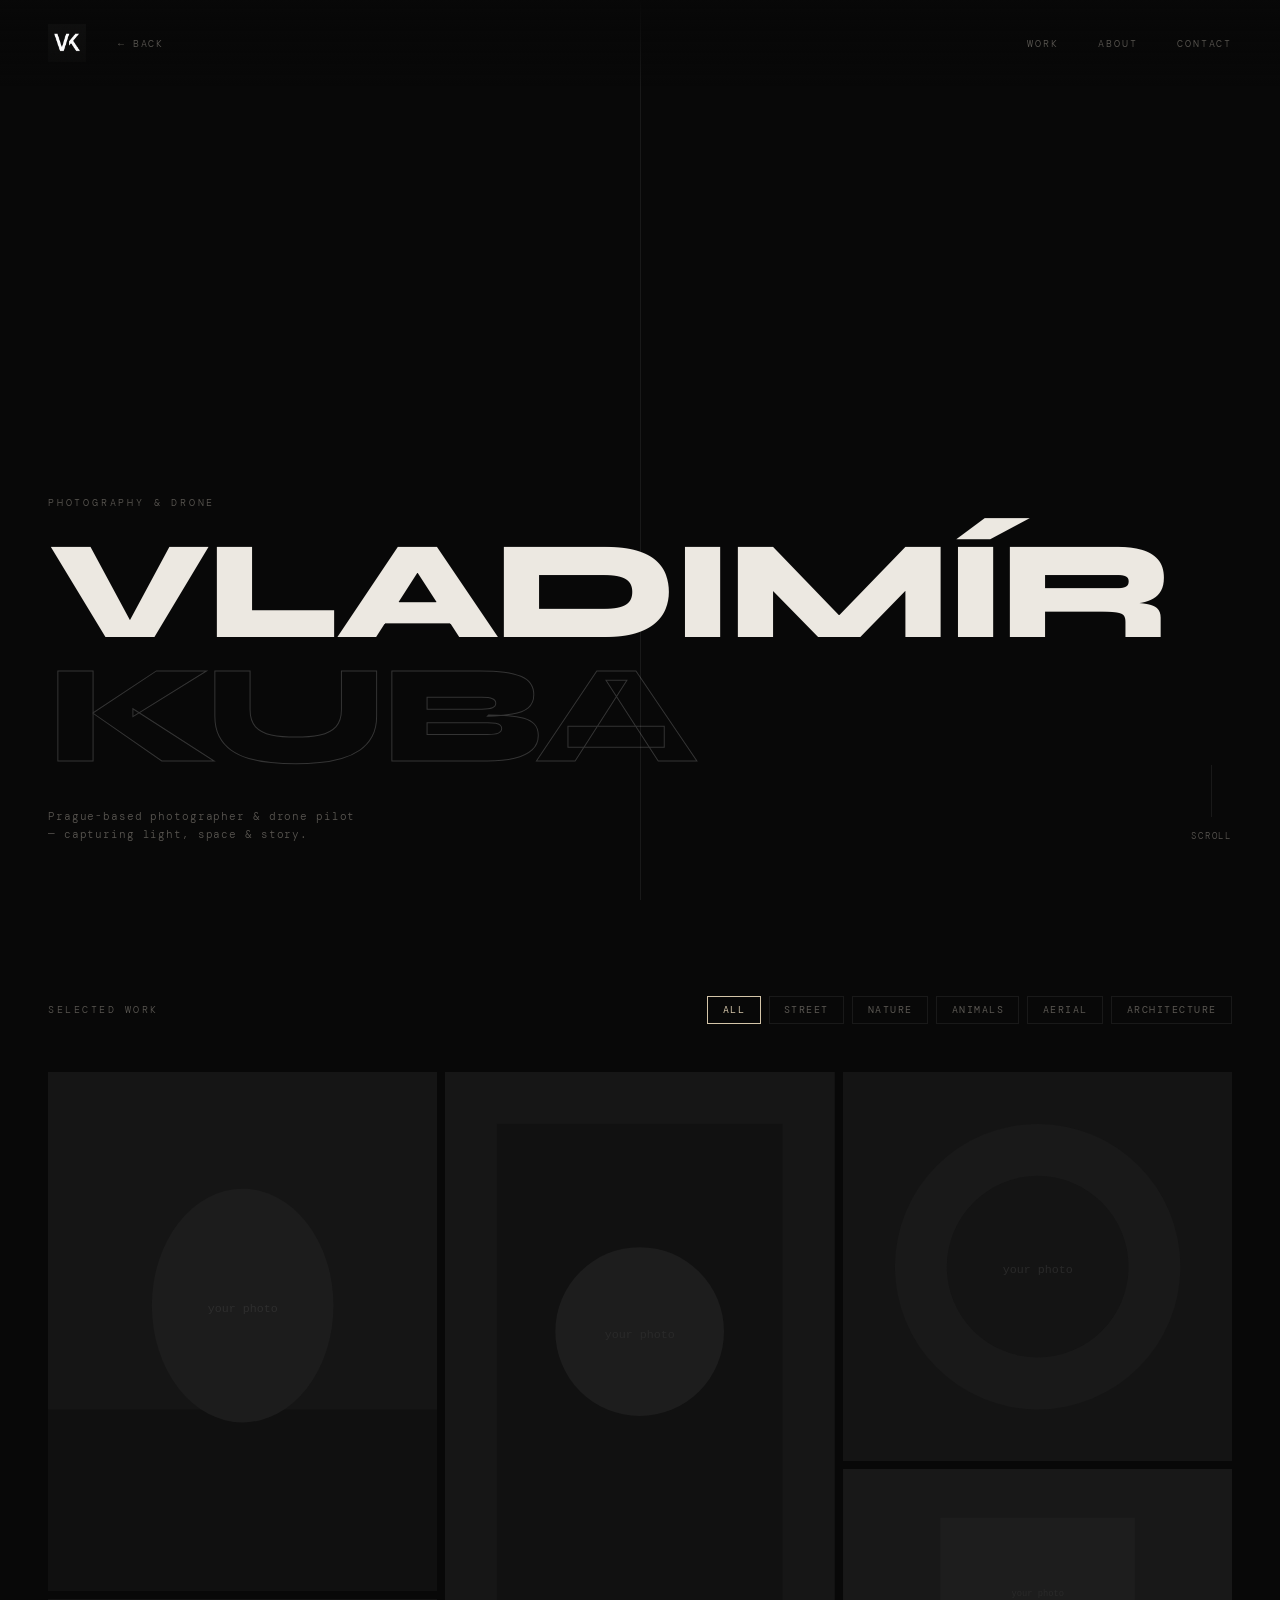
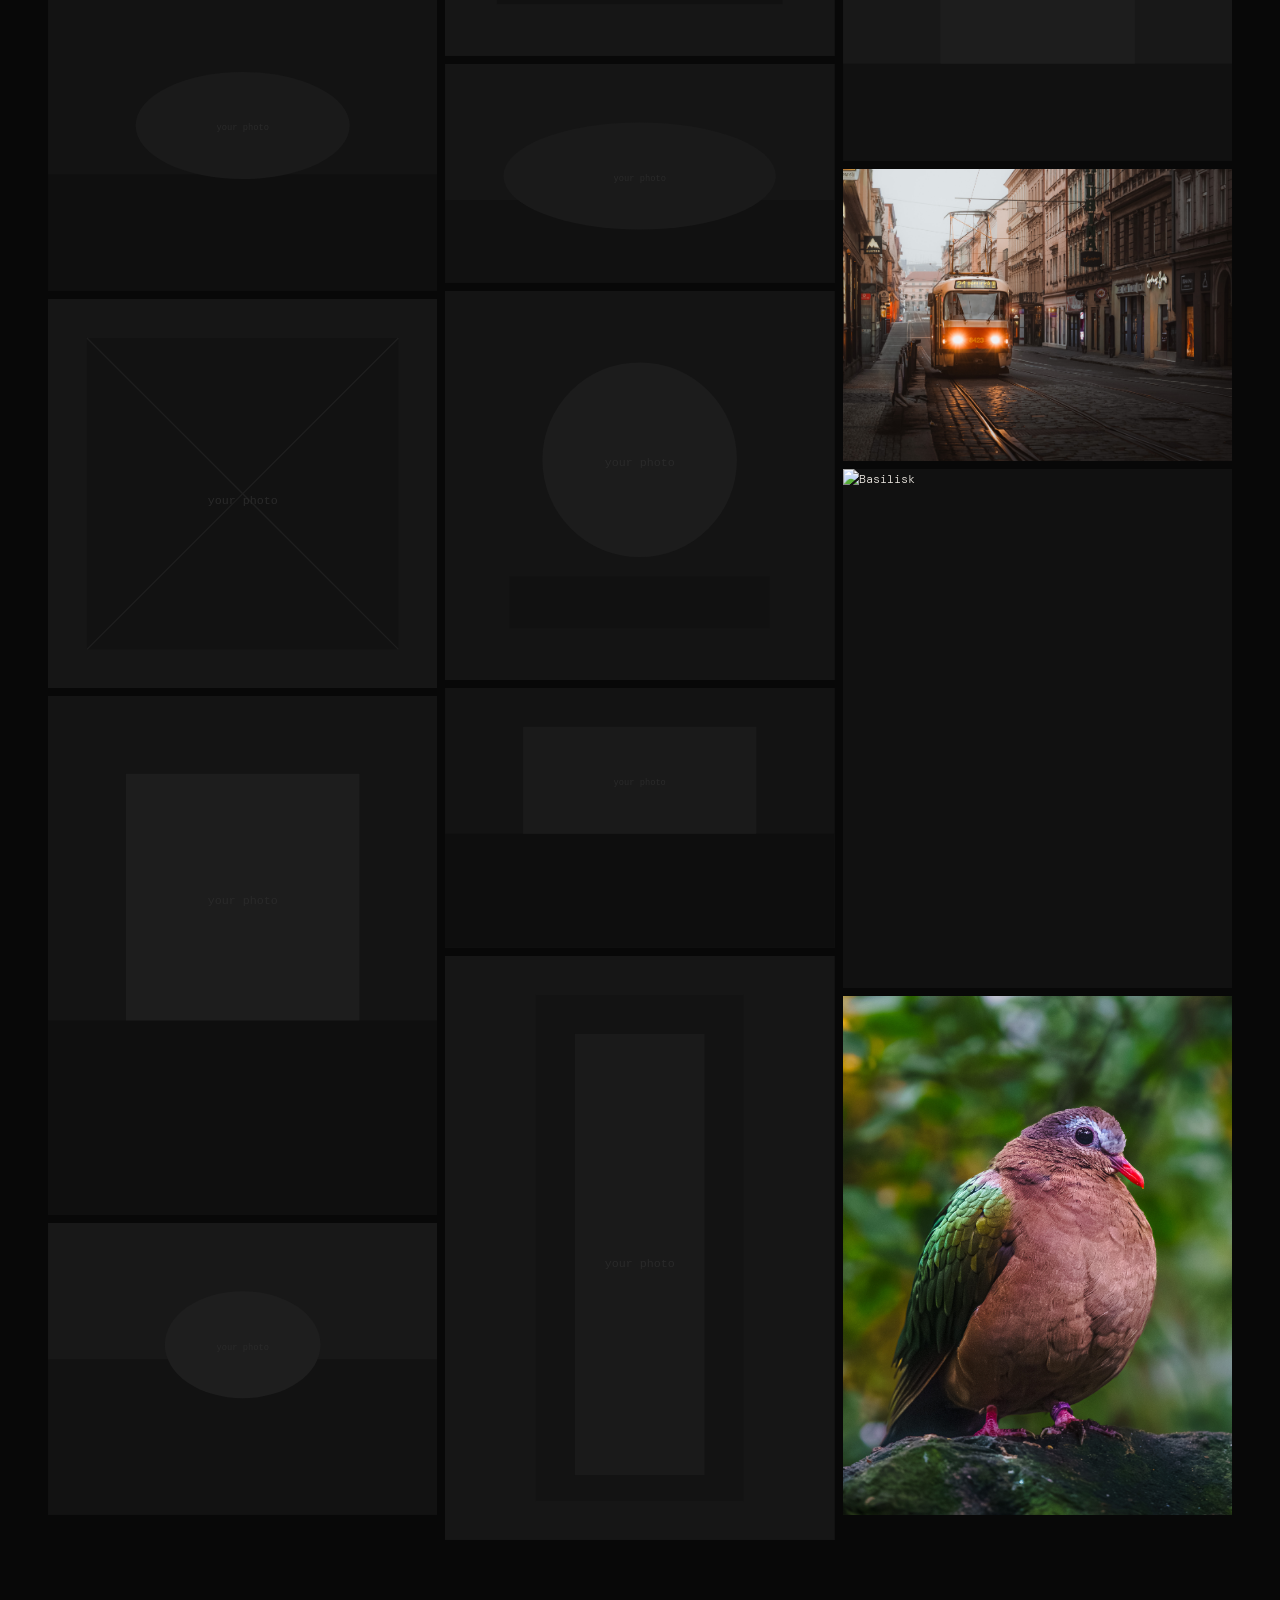
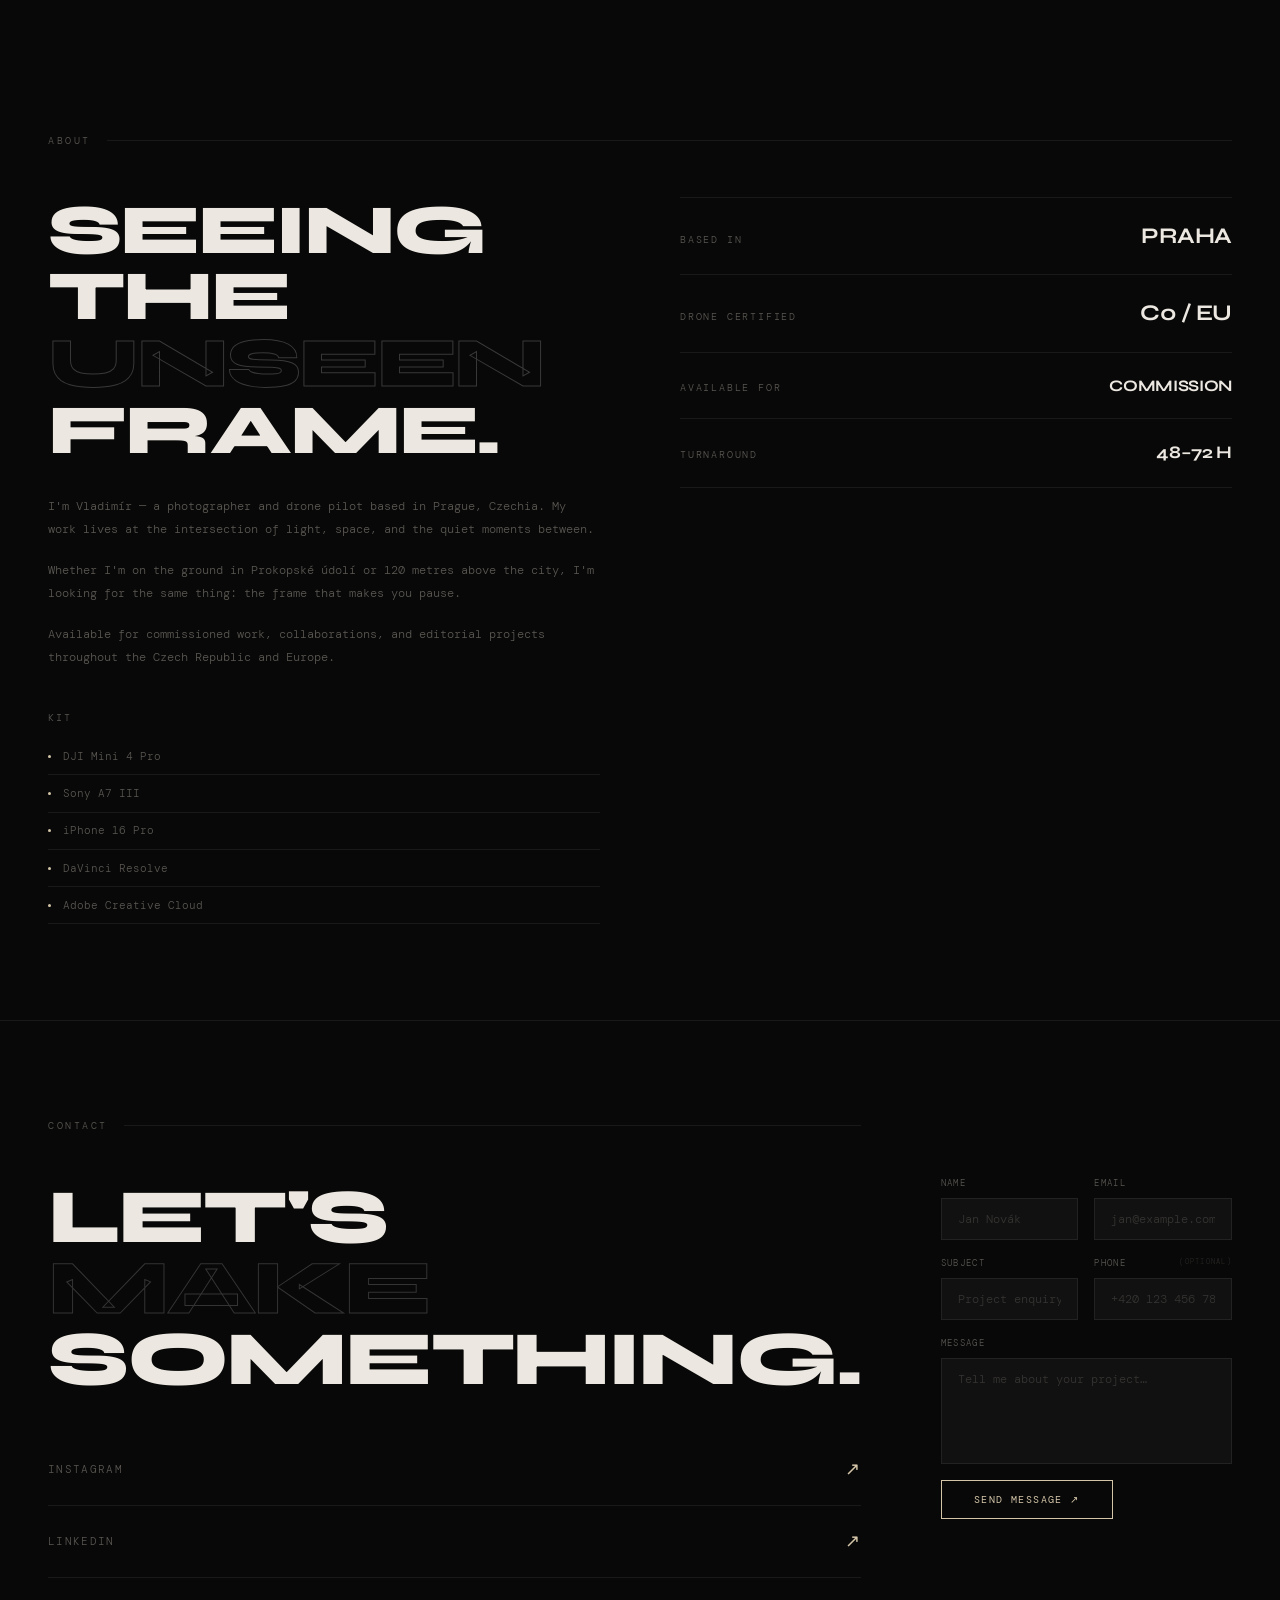
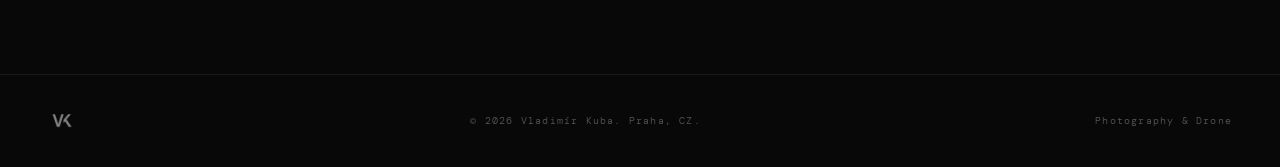
==== photo/index.html @ b02d4e6d "feat: add photo gallery subpage at /photo/" ====
<!DOCTYPE html>
<html lang="en">
<head>
<link rel="icon" type="image/x-icon" href="../favicon.ico">
<meta charset="UTF-8">
  <link rel="icon" type="image/x-icon" href="../favicon.ico">
<meta name="viewport" content="width=device-width, initial-scale=1.0">
<title>Vladim&#237;r Kuba &mdash; Photography</title>
<link rel="preconnect" href="https://fonts.googleapis.com">
<link href="https://fonts.googleapis.com/css2?family=Syne:wght@400;500;600;700;800&family=DM+Mono:wght@300;400&display=swap" rel="stylesheet">
<style>
  *, *::before, *::after { box-sizing: border-box; margin: 0; padding: 0; }

  :root {
    --bg: #080808;
    --surface: #111;
    --border: rgba(255,255,255,0.07);
    --text: #ece8e1;
    --muted: #5a5752;
    --accent: #d4c5a9;
    --font-display: 'Syne', sans-serif;
    --font-mono: 'DM Mono', monospace;
  }

  html { scroll-behavior: smooth; overflow-x: hidden; }

  body {
    background: var(--bg);
    color: var(--text);
    font-family: var(--font-mono);
    font-size: 12px;
    font-weight: 300;
    line-height: 1.7;
    cursor: crosshair;
  }

  a { color: inherit; text-decoration: none; }

  nav {
    position: fixed;
    top: 0; left: 0; right: 0;
    z-index: 100;
    display: flex;
    justify-content: space-between;
    align-items: center;
    padding: 1.5rem 3rem;
    background: linear-gradient(to bottom, rgba(8,8,8,0.98) 0%, transparent 100%);
  }

  .nav-logo-img { display:flex; align-items:center; text-decoration:none; }
  .nav-logo-img img { height:38px; width:auto; display:block; mix-blend-mode:screen; }

  .nav-logo {
    font-family: var(--font-display);
    font-size: 1rem;
    font-weight: 700;
    letter-spacing: 0.08em;
    text-transform: uppercase;
    color: var(--text);
  }

  .nav-links {
    display: flex;
    gap: 2.5rem;
    list-style: none;
  }

  .nav-links a {
    font-size: 10px;
    letter-spacing: 0.18em;
    text-transform: uppercase;
    color: var(--muted);
    transition: color 0.3s;
  }

  .nav-links a:hover { color: var(--text); }

  .hero {
    height: 100vh;
    height: 100svh;
    display: flex;
    flex-direction: column;
    justify-content: flex-end;
    padding: 0 3rem 3.5rem;
    position: relative;
    overflow: hidden;
    background: linear-gradient(to bottom, rgba(8,8,8,0.1) 0%, rgba(8,8,8,0.78) 100%), url('../hero.jpg') center/cover no-repeat;
  }

  .hero::before {
    content: '';
    position: absolute;
    inset: 0;
    background: linear-gradient(to bottom, rgba(8,8,8,0.3) 0%, rgba(8,8,8,0.72) 100%);
    z-index: 0;
  }

  .hero > * { position: relative; z-index: 1; }

  .hero-grid-line {
    position: absolute;
    top: 0; bottom: 0;
    left: 50%;
    width: 1px;
    background: var(--border);
    pointer-events: none;
  }

  .hero-eyebrow {
    font-size: 10px;
    letter-spacing: 0.28em;
    text-transform: uppercase;
    color: var(--muted);
    margin-bottom: 1.2rem;
  }

  .hero-title {
    font-family: var(--font-display);
    font-size: clamp(2.2rem, 11vw, 10rem);
    font-weight: 800;
    line-height: 0.88;
    letter-spacing: -0.03em;
    text-transform: uppercase;
    color: var(--text);
    margin-bottom: 1.8rem;
  }

  .hero-title span {
    display: block;
    color: transparent;
    -webkit-text-stroke: 1px rgba(255,255,255,0.18);
  }

  .hero-sub {
    font-size: 11px;
    letter-spacing: 0.08em;
    color: var(--muted);
    max-width: 320px;
  }

  .hero-scroll {
    position: absolute;
    right: 3rem;
    bottom: 3.5rem;
    display: flex;
    flex-direction: column;
    align-items: center;
    gap: 0.75rem;
    font-size: 9px;
    letter-spacing: 0.2em;
    text-transform: uppercase;
    color: var(--muted);
  }

  .scroll-line {
    width: 1px;
    height: 52px;
    background: var(--border);
    position: relative;
    overflow: hidden;
  }

  .scroll-line::after {
    content: '';
    position: absolute;
    top: -100%;
    left: 0;
    width: 100%;
    height: 100%;
    background: var(--accent);
    animation: scrollDown 2s ease-in-out infinite;
  }

  @keyframes scrollDown {
    0% { top: -100%; }
    100% { top: 100%; }
  }

  section { padding: 6rem 3rem; }

  .section-label {
    font-size: 10px;
    letter-spacing: 0.25em;
    text-transform: uppercase;
    color: var(--muted);
    margin-bottom: 3rem;
    display: flex;
    align-items: center;
    gap: 1rem;
  }

  .section-label::after {
    content: '';
    flex: 1;
    height: 1px;
    background: var(--border);
  }

  .gallery {
    columns: 3;
    column-gap: 8px;
  }

  @media (max-width: 900px) { .gallery { columns: 2; } }
  @media (max-width: 560px) { .gallery { columns: 1; } }

  .gallery-item {
    break-inside: avoid;
    margin-bottom: 8px;
    position: relative;
    overflow: hidden;
    background: var(--surface);
    cursor: zoom-in;
  }

  .gallery-item::before {
    content: '';
    position: absolute;
    inset: 0;
    background: rgba(0,0,0,0.55);
    opacity: 0;
    transition: opacity 0.35s;
    z-index: 1;
  }

  /* transparent shield &mdash; sits above the image, blocks direct right-click/drag on it */
  .gallery-item::after {
    content: '';
    position: absolute;
    inset: 0;
    z-index: 2;
  }

  .gallery-item:hover::before { opacity: 1; }

  .gallery-item-label {
    position: absolute;
    bottom: 1rem;
    left: 1rem;
    right: 1rem;
    z-index: 2;
    opacity: 0;
    transform: translateY(5px);
    transition: opacity 0.35s, transform 0.35s;
  }

  .gallery-item:hover .gallery-item-label {
    opacity: 1;
    transform: translateY(0);
  }

  .gallery-item-label span {
    display: block;
    font-family: var(--font-display);
    font-size: 13px;
    font-weight: 600;
    letter-spacing: 0.02em;
    text-transform: uppercase;
    color: var(--text);
  }

  .gallery-item-label small {
    font-size: 10px;
    color: rgba(255,255,255,0.4);
    letter-spacing: 0.08em;
  }

  .gallery-img {
    width: 100%;
    display: block;
    transition: transform 0.55s cubic-bezier(0.25, 0.46, 0.45, 0.94);
    filter: grayscale(15%) contrast(1.08);
    pointer-events: none;
    user-select: none;
    -webkit-user-drag: none;
  }

  /* also block pointer events on inline gallery images (e.g. lightbox target) */
  .gallery-item img {
    pointer-events: none;
    user-select: none;
    -webkit-user-drag: none;
    -webkit-user-select: none;
  }

  #lightbox-img {
    pointer-events: none;
    user-select: none;
    -webkit-user-drag: none;
    -webkit-user-select: none;
  }

  .gallery-item:hover .gallery-img { transform: scale(1.05); }

  .about-grid {
    display: grid;
    grid-template-columns: 1fr 1fr;
    gap: 5rem;
    align-items: start;
  }

  @media (max-width: 700px) { .about-grid { grid-template-columns: 1fr; } }

  .about-title {
    font-family: var(--font-display);
    font-size: clamp(2.8rem, 5.5vw, 5rem);
    font-weight: 800;
    line-height: 0.95;
    letter-spacing: -0.03em;
    text-transform: uppercase;
    margin-bottom: 2rem;
    color: var(--text);
  }

  .about-title span {
    display: block;
    color: transparent;
    -webkit-text-stroke: 1px rgba(255,255,255,0.2);
  }

  .about-body {
    color: var(--muted);
    line-height: 1.95;
    font-size: 11.5px;
  }

  .about-body p + p { margin-top: 1.2rem; }

  .about-stats {
    display: flex;
    flex-direction: column;
    border-top: 1px solid var(--border);
  }

  .stat-row {
    display: flex;
    justify-content: space-between;
    align-items: baseline;
    padding: 1.2rem 0;
    border-bottom: 1px solid var(--border);
  }

  .stat-label {
    font-size: 10px;
    letter-spacing: 0.18em;
    text-transform: uppercase;
    color: var(--muted);
  }

  .stat-value {
    font-family: var(--font-display);
    font-size: 1.4rem;
    font-weight: 700;
    text-transform: uppercase;
    letter-spacing: -0.02em;
    color: var(--text);
  }

  .gear-list { margin-top: 2.5rem; }

  .gear-header {
    font-size: 10px;
    letter-spacing: 0.22em;
    text-transform: uppercase;
    color: var(--muted);
    margin-bottom: 0.75rem;
  }

  .gear-item {
    display: flex;
    align-items: center;
    gap: 0.75rem;
    padding: 0.55rem 0;
    border-bottom: 1px solid var(--border);
    font-size: 11px;
    color: var(--muted);
  }

  .gear-dot {
    width: 3px;
    height: 3px;
    border-radius: 50%;
    background: var(--accent);
    flex-shrink: 0;
  }

  .contact-section { border-top: 1px solid var(--border); }

  .contact-inner {
    display: grid;
    grid-template-columns: 1fr 1fr;
    gap: 5rem;
    align-items: center;
  }

  @media (max-width: 700px) { .contact-inner { grid-template-columns: 1fr; } }

  .contact-title {
    font-family: var(--font-display);
    font-size: clamp(3rem, 6vw, 5.5rem);
    font-weight: 800;
    line-height: 0.92;
    letter-spacing: -0.03em;
    text-transform: uppercase;
    color: var(--text);
  }

  .contact-title span {
    display: block;
    color: transparent;
    -webkit-text-stroke: 1px rgba(255,255,255,0.18);
  }

  .contact-links { display: flex; flex-direction: column; }

  /* &#9472;&#9472; Contact form &#9472;&#9472; */
  .contact-form { display: flex; flex-direction: column; gap: 1rem; }

  .contact-form .form-row { display: grid; grid-template-columns: 1fr 1fr; gap: 1rem; }
  @media (max-width: 700px) { .contact-form .form-row { grid-template-columns: 1fr; } }

  .contact-form label {
    display: flex;
    flex-direction: column;
    gap: 0.4rem;
    font-size: 9px;
    letter-spacing: 0.14em;
    text-transform: uppercase;
    color: var(--muted);
  }

  .contact-form input,
  .contact-form textarea {
    width: 100%;
    background: var(--surface);
    border: 1px solid var(--border);
    color: var(--text);
    font-family: var(--font-mono);
    font-size: 12px;
    font-weight: 300;
    padding: 0.75rem 1rem;
    outline: none;
    border-radius: 0;
    transition: border-color 0.25s;
    resize: none;
    cursor: crosshair;
    box-sizing: border-box;
  }

  .contact-form input:focus,
  .contact-form textarea:focus {
    border-color: var(--accent);
  }

  .contact-form input::placeholder,
  .contact-form textarea::placeholder { color: var(--muted); opacity: 0.5; }

  .contact-form .form-submit {
    display: flex;
    align-items: center;
    justify-content: space-between;
    gap: 1rem;
  }

  .contact-form button {
    background: transparent;
    border: 1px solid var(--accent);
    color: var(--accent);
    font-family: var(--font-mono);
    font-size: 10px;
    letter-spacing: 0.14em;
    text-transform: uppercase;
    padding: 0.75rem 2rem;
    cursor: pointer;
    transition: background 0.25s, color 0.25s;
  }

  .contact-form button:hover { background: var(--accent); color: var(--bg); }

  .form-status {
    font-size: 10px;
    letter-spacing: 0.1em;
    opacity: 0;
    transition: opacity 0.4s;
  }
  .form-status.visible { opacity: 1; }
  .form-status.ok  { color: #7ec99a; }
  .form-status.err { color: #e07575; }

  .contact-link {
    display: flex;
    justify-content: space-between;
    align-items: center;
    padding: 1.25rem 0;
    border-bottom: 1px solid var(--border);
    color: var(--muted);
    transition: color 0.3s;
    font-size: 11px;
    letter-spacing: 0.12em;
    text-transform: uppercase;
  }

  .contact-link:hover { color: var(--text); }

  .contact-link-arrow {
    font-size: 18px;
    transition: transform 0.3s;
    color: var(--accent);
  }

  .contact-link:hover .contact-link-arrow { transform: translate(3px, -3px); }

  footer {
    padding: 2rem 3rem;
    border-top: 1px solid var(--border);
    display: flex;
    justify-content: space-between;
    align-items: center;
  }

  footer span {
    font-size: 10px;
    letter-spacing: 0.12em;
    color: var(--muted);
  }

  .footer-logo {
    font-family: var(--font-display);
    font-size: 0.9rem;
    font-weight: 700;
    text-transform: uppercase;
    letter-spacing: 0.08em;
    color: var(--muted);
  }

  .lightbox {
    position: fixed;
    inset: 0;
    background: rgba(0,0,0,0.96);
    z-index: 1000;
    display: flex;
    align-items: center;
    justify-content: center;
    opacity: 0;
    pointer-events: none;
    transition: opacity 0.35s;
    cursor: zoom-out;
  }

  .lightbox.active { opacity: 1; pointer-events: all; }

  .lightbox-close {
    position: absolute;
    top: 2rem;
    right: 2.5rem;
    font-family: var(--font-display);
    font-size: 10px;
    font-weight: 600;
    letter-spacing: 0.2em;
    text-transform: uppercase;
    color: var(--muted);
    cursor: pointer;
  }

  .fade-in {
    opacity: 0;
    transform: translateY(20px);
    transition: opacity 0.6s ease, transform 0.6s ease;
  }

  .fade-in.visible { opacity: 1; transform: none; }

  /* &#9472;&#9472; Hamburger &#9472;&#9472; */
  .nav-hamburger {
    display: none;
    flex-direction: column;
    justify-content: center;
    gap: 5px;
    cursor: pointer;
    background: none;
    border: none;
    padding: 0.4rem;
    z-index: 101;
  }
  .nav-hamburger span {
    display: block;
    width: 22px;
    height: 1px;
    background: var(--text);
    transition: transform 0.3s, opacity 0.3s;
  }
  .nav-hamburger.open span:nth-child(1) { transform: translateY(6px) rotate(45deg); }
  .nav-hamburger.open span:nth-child(2) { opacity: 0; }
  .nav-hamburger.open span:nth-child(3) { transform: translateY(-6px) rotate(-45deg); }

  @media (max-width: 700px) {
    nav { padding: 1.2rem 1.5rem; }
    .nav-hamburger { display: flex; }
    .nav-links {
      position: fixed;
      inset: 0;
      background: rgba(8,8,8,0.97);
      flex-direction: column;
      align-items: center;
      justify-content: center;
      gap: 2.5rem;
      opacity: 0;
      pointer-events: none;
      transition: opacity 0.3s;
      z-index: 99;
    }
    .nav-links.open { opacity: 1; pointer-events: all; }
    .nav-links a { font-size: 14px; letter-spacing: 0.22em; color: var(--text); }
    .hero { padding: 0 1.5rem 2rem; }
    .hero-scroll { display: none; }
    .hero-grid-line { display: none; }
    section { padding: 4rem 1.5rem; }
    footer { padding: 1.5rem; flex-direction: column; gap: 0.5rem; text-align: center; }
    /* Work section header &mdash; stack on mobile */
    #work > div:first-child { flex-direction: column; align-items: flex-start !important; }
    /* Stat rows &mdash; shrink font on small screens */
    .stat-value { font-size: 1.1rem !important; }
    /* Contact title */
    .contact-title { font-size: clamp(2.4rem, 9vw, 4rem); }
  }

  .filter-tabs {
    display: flex;
    gap: 0.5rem;
    flex-wrap: wrap;
  }

  .filter-btn {
    font-family: var(--font-mono);
    font-size: 10px;
    letter-spacing: 0.15em;
    text-transform: uppercase;
    background: none;
    border: 1px solid var(--border);
    color: var(--muted);
    padding: 0.4rem 0.9rem;
    cursor: pointer;
    transition: all 0.25s;
  }

  .filter-btn:hover { border-color: rgba(255,255,255,0.2); color: var(--text); }
  .filter-btn.active { border-color: var(--accent); color: var(--accent); }

  .gallery-item { transition: opacity 0.3s, transform 0.3s; }
  .gallery-item.hidden { display: none; }

  @media (max-width: 768px) {
    .hero { background-image: linear-gradient(to bottom, rgba(8,8,8,0.1) 0%, rgba(8,8,8,0.78) 100%), url('../hero-mobile.jpg') !important; }
  }

  .nav-back {
    font-size: 10px;
    letter-spacing: 0.16em;
    text-transform: uppercase;
    color: var(--muted);
    transition: color 0.3s;
    margin-right: auto;
    margin-left: 2rem;
  }
  .nav-back:hover { color: var(--text); }
  @media (max-width: 700px) { .nav-back { display: none; } }
</style>
</head>
<body>

<nav>
  <a href="/" class="nav-logo-img" aria-label="Home"><img src="../logo.png" alt="VK"></a>
  <a href="/" class="nav-back" aria-label="Back to home">&#8592; Back</a>
  <button class="nav-hamburger" id="navHamburger" aria-label="Menu">
    <span></span><span></span><span></span>
  </button>
  <ul class="nav-links" id="navLinks">
    <li><a href="#work">Work</a></li>
    <li><a href="#about">About</a></li>
    <li><a href="#contact">Contact</a></li>
  </ul>
</nav>

<div class="hero">
  <div class="hero-grid-line"></div>
  <p class="hero-eyebrow">Photography &amp; Drone</p>
  <h1 class="hero-title">
    Vladim&#237;r
    <span>Kuba</span>
  </h1>
  <p class="hero-sub">Prague-based photographer &amp; drone pilot &mdash; capturing light, space &amp; story.</p>
  <div class="hero-scroll">
    <div class="scroll-line"></div>
    <span>Scroll</span>
  </div>
</div>

<section id="work">
  <div style="display:flex;justify-content:space-between;align-items:center;flex-wrap:wrap;gap:1rem;margin-bottom:3rem;">
    <p class="section-label" style="margin-bottom:0;">Selected work</p>
    <div class="filter-tabs">
      <button class="filter-btn active" data-cat="all">All</button>
      <button class="filter-btn" data-cat="street">Street</button>
      <button class="filter-btn" data-cat="nature">Nature</button>
      <button class="filter-btn" data-cat="animals">Animals</button>
      <button class="filter-btn" data-cat="aerial">Aerial</button>
      <button class="filter-btn" data-cat="architecture">Architecture</button>
    </div>
  </div>

  <div class="gallery" id="gallery">

    <div class="gallery-item fade-in" data-cat="street" style="aspect-ratio:3/4;">
      <svg width="100%" viewBox="0 0 300 400" xmlns="http://www.w3.org/2000/svg" style="display:block;aspect-ratio:3/4;"><rect width="300" height="400" fill="#151515"/><rect x="0" y="260" width="300" height="140" fill="#101010"/><ellipse cx="150" cy="180" rx="70" ry="90" fill="#1c1c1c"/><text x="150" y="185" text-anchor="middle" fill="#2e2e2e" font-family="monospace" font-size="9">your photo</text></svg>
      <div class="gallery-item-label"><span>V&#225;clavsk&#233; n&#225;m&#283;st&#237;</span><small>Street &#183; Praha</small></div>
    </div>

    <div class="gallery-item fade-in" data-cat="aerial" style="aspect-ratio:4/3;">
      <svg width="100%" viewBox="0 0 400 300" xmlns="http://www.w3.org/2000/svg" style="display:block;aspect-ratio:4/3;"><rect width="400" height="300" fill="#131313"/><rect x="0" y="180" width="400" height="120" fill="#0f0f0f"/><ellipse cx="200" cy="130" rx="110" ry="55" fill="#1a1a1a"/><text x="200" y="135" text-anchor="middle" fill="#2a2a2a" font-family="monospace" font-size="9">your photo</text></svg>
      <div class="gallery-item-label"><span>Praha &mdash; aerial</span><small>Aerial &#183; DJI Mini 4 Pro</small></div>
    </div>

    <div class="gallery-item fade-in" data-cat="architecture" style="aspect-ratio:1/1;">
      <svg width="100%" viewBox="0 0 300 300" xmlns="http://www.w3.org/2000/svg" style="display:block;aspect-ratio:1/1;"><rect width="300" height="300" fill="#161616"/><rect x="30" y="30" width="240" height="240" fill="#121212"/><line x1="30" y1="30" x2="270" y2="270" stroke="#1f1f1f" stroke-width="1"/><line x1="270" y1="30" x2="30" y2="270" stroke="#1f1f1f" stroke-width="1"/><text x="150" y="158" text-anchor="middle" fill="#2a2a2a" font-family="monospace" font-size="9">your photo</text></svg>
      <div class="gallery-item-label"><span>N&#225;rodn&#237; divadlo</span><small>Architecture &#183; Praha</small></div>
    </div>

    <div class="gallery-item fade-in" data-cat="nature" style="aspect-ratio:3/4;">
      <svg width="100%" viewBox="0 0 300 400" xmlns="http://www.w3.org/2000/svg" style="display:block;aspect-ratio:3/4;"><rect width="300" height="400" fill="#141414"/><rect x="0" y="250" width="300" height="150" fill="#0f0f0f"/><rect x="60" y="60" width="180" height="190" fill="#1d1d1d"/><text x="150" y="160" text-anchor="middle" fill="#2a2a2a" font-family="monospace" font-size="9">your photo</text></svg>
      <div class="gallery-item-label"><span>Prokopsk&#233; &#250;dol&#237;</span><small>Nature &#183; Golden hour</small></div>
    </div>

    <div class="gallery-item fade-in" data-cat="animals" style="aspect-ratio:4/3;">
      <svg width="100%" viewBox="0 0 400 300" xmlns="http://www.w3.org/2000/svg" style="display:block;aspect-ratio:4/3;"><rect width="400" height="300" fill="#181818"/><rect x="0" y="140" width="400" height="160" fill="#121212"/><ellipse cx="200" cy="125" rx="80" ry="55" fill="#1e1e1e"/><text x="200" y="130" text-anchor="middle" fill="#2a2a2a" font-family="monospace" font-size="9">your photo</text></svg>
      <div class="gallery-item-label"><span>Forest encounter</span><small>Animals &#183; Wildlife</small></div>
    </div>

    <div class="gallery-item fade-in" data-cat="street" style="aspect-ratio:2/3;">
      <svg width="100%" viewBox="0 0 300 450" xmlns="http://www.w3.org/2000/svg" style="display:block;aspect-ratio:2/3;"><rect width="300" height="450" fill="#161616"/><rect x="40" y="40" width="220" height="370" fill="#111"/><circle cx="150" cy="200" r="65" fill="#1d1d1d"/><text x="150" y="205" text-anchor="middle" fill="#2a2a2a" font-family="monospace" font-size="9">your photo</text></svg>
      <div class="gallery-item-label"><span>Nusle</span><small>Street &#183; Praha</small></div>
    </div>

    <div class="gallery-item fade-in" data-cat="nature" style="aspect-ratio:16/9;">
      <svg width="100%" viewBox="0 0 400 225" xmlns="http://www.w3.org/2000/svg" style="display:block;aspect-ratio:16/9;"><rect width="400" height="225" fill="#151515"/><rect x="0" y="140" width="400" height="85" fill="#111"/><ellipse cx="200" cy="115" rx="140" ry="55" fill="#1a1a1a"/><text x="200" y="120" text-anchor="middle" fill="#2a2a2a" font-family="monospace" font-size="9">your photo</text></svg>
      <div class="gallery-item-label"><span>Krajina</span><small>Nature &#183; Blue hour</small></div>
    </div>

    <div class="gallery-item fade-in" data-cat="animals" style="aspect-ratio:1/1;">
      <svg width="100%" viewBox="0 0 300 300" xmlns="http://www.w3.org/2000/svg" style="display:block;aspect-ratio:1/1;"><rect width="300" height="300" fill="#141414"/><circle cx="150" cy="130" r="75" fill="#1c1c1c"/><rect x="50" y="220" width="200" height="40" fill="#111"/><text x="150" y="135" text-anchor="middle" fill="#2a2a2a" font-family="monospace" font-size="9">your photo</text></svg>
      <div class="gallery-item-label"><span>Stare down</span><small>Animals &#183; Close-up</small></div>
    </div>

    <div class="gallery-item fade-in" data-cat="aerial" style="aspect-ratio:3/2;">
      <svg width="100%" viewBox="0 0 400 267" xmlns="http://www.w3.org/2000/svg" style="display:block;aspect-ratio:3/2;"><rect width="400" height="267" fill="#131313"/><rect x="0" y="150" width="400" height="117" fill="#0e0e0e"/><rect x="80" y="40" width="240" height="110" fill="#1a1a1a"/><text x="200" y="100" text-anchor="middle" fill="#2a2a2a" font-family="monospace" font-size="9">your photo</text></svg>
      <div class="gallery-item-label"><span>St&#345;edn&#237; &#268;echy</span><small>Aerial &#183; Countryside</small></div>
    </div>

    <div class="gallery-item fade-in" data-cat="architecture" style="aspect-ratio:2/3;">
      <svg width="100%" viewBox="0 0 300 450" xmlns="http://www.w3.org/2000/svg" style="display:block;aspect-ratio:2/3;"><rect width="300" height="450" fill="#161616"/><rect x="70" y="30" width="160" height="390" fill="#131313"/><rect x="100" y="60" width="100" height="340" fill="#1a1a1a"/><text x="150" y="240" text-anchor="middle" fill="#2a2a2a" font-family="monospace" font-size="9">your photo</text></svg>
      <div class="gallery-item-label"><span>&#381;i&#382;kov tower</span><small>Architecture &#183; Praha</small></div>
    </div>

    <div class="gallery-item fade-in" data-cat="nature" style="aspect-ratio:1/1;">
      <svg width="100%" viewBox="0 0 300 300" xmlns="http://www.w3.org/2000/svg" style="display:block;aspect-ratio:1/1;"><rect width="300" height="300" fill="#141414"/><ellipse cx="150" cy="150" rx="110" ry="110" fill="#191919"/><ellipse cx="150" cy="150" rx="70" ry="70" fill="#141414"/><text x="150" y="155" text-anchor="middle" fill="#2a2a2a" font-family="monospace" font-size="9">your photo</text></svg>
      <div class="gallery-item-label"><span>Bokeh</span><small>Nature &#183; Detail</small></div>
    </div>

    <div class="gallery-item fade-in" data-cat="street" style="aspect-ratio:4/3;">
      <svg width="100%" viewBox="0 0 400 300" xmlns="http://www.w3.org/2000/svg" style="display:block;aspect-ratio:4/3;"><rect width="400" height="300" fill="#181818"/><rect x="0" y="200" width="400" height="100" fill="#111"/><rect x="100" y="50" width="200" height="150" fill="#1d1d1d"/><text x="200" y="130" text-anchor="middle" fill="#2a2a2a" font-family="monospace" font-size="9">your photo</text></svg>
      <div class="gallery-item-label"><span>Mal&#225; Strana</span><small>Street &#183; Night</small></div>
    </div>

    <div class="gallery-item fade-in" data-cat="street" style="aspect-ratio:4/3;">
      <img src="../T3%208423.jpg" alt="Tram 21 Radlick&#225;" style="width:100%;height:100%;object-fit:cover;display:block;">
      <div class="gallery-item-label"><span>T3 8423</span><small>Street &#183; Praha</small></div>
    </div>


    <div class="gallery-item fade-in" data-cat="animals" style="aspect-ratio:3/4;">
      <img src="../DSC01684.jpg" alt="Basilisk" style="width:100%;height:100%;object-fit:cover;display:block;" draggable="false" oncontextmenu="return false">
      <div class="gallery-item-label"><span>Basilisk</span><small>Prague ZOO</small></div>
    </div>


    <div class="gallery-item fade-in" data-cat="animals" style="aspect-ratio:3/4;">
      <img src="../DSC01724.jpg" alt="Bird" style="width:100%;height:100%;object-fit:cover;display:block;" draggable="false" oncontextmenu="return false">
      <div class="gallery-item-label"><span>Bird</span><small>Zoo Praha</small></div>
    </div>

  </div>
</section>
<section id="about">
  <p class="section-label">About</p>
  <div class="about-grid">
    <div>
      <h2 class="about-title">
        Seeing the
        <span>unseen</span>
        frame.
      </h2>
      <div class="about-body">
        <p>I'm Vladim&#237;r &mdash; a photographer and drone pilot based in Prague, Czechia. My work lives at the intersection of light, space, and the quiet moments between.</p>
        <p>Whether I'm on the ground in Prokopsk&#233; &#250;dol&#237; or 120 metres above the city, I'm looking for the same thing: the frame that makes you pause.</p>
        <p>Available for commissioned work, collaborations, and editorial projects throughout the Czech Republic and Europe.</p>
      </div>
      <div class="gear-list">
        <p class="gear-header">Kit</p>
        <div class="gear-item"><div class="gear-dot"></div>DJI Mini 4 Pro</div>
        <div class="gear-item"><div class="gear-dot"></div>Sony A7 III</div>
        <div class="gear-item"><div class="gear-dot"></div>iPhone 16 Pro</div>
        <div class="gear-item"><div class="gear-dot"></div>DaVinci Resolve</div>
        <div class="gear-item"><div class="gear-dot"></div>Adobe Creative Cloud</div>
      </div>
    </div>
    <div class="about-stats">
      <div class="stat-row">
        <span class="stat-label">Based in</span>
        <span class="stat-value">Praha</span>
      </div>
      <div class="stat-row">
        <span class="stat-label">Drone certified</span>
        <span class="stat-value">C0 / EU</span>
      </div>
      <div class="stat-row">
        <span class="stat-label">Available for</span>
        <span class="stat-value" style="font-size:1rem;">Commission</span>
      </div>
      <div class="stat-row">
        <span class="stat-label">Turnaround</span>
        <span class="stat-value" style="font-size:1.1rem;">48&#8211;72 h</span>
      </div>
    </div>
  </div>
</section>

<section id="contact" class="contact-section">
  <div class="contact-inner">
    <div>
      <p class="section-label">Contact</p>
      <h2 class="contact-title">
        Let's
        <span>make</span>
        something.
      </h2>
      <div class="contact-links" style="margin-top:2.5rem;">
        <a href="https://instagram.com/vladisekkk" target="_blank" class="contact-link">
          <span>Instagram</span>
          <span class="contact-link-arrow">&#8599;</span>
        </a>
        <a href="https://www.linkedin.com/in/vladim%C3%ADr-kuba-0a2768328/" target="_blank" class="contact-link">
          <span>LinkedIn</span>
          <span class="contact-link-arrow">&#8599;</span>
        </a>
      </div>
    </div>

    <!-- Contact form &mdash; powered by Formspree (free). Replace YOUR_FORM_ID after signing up at formspree.io -->
    <form class="contact-form" id="contactForm" action="https://formspree.io/f/mzdkpwjr" method="POST">
      <div class="form-row">
        <label>
          Name
          <input type="text" name="name" placeholder="Jan Nov&#225;k" required>
        </label>
        <label>
          Email
          <input type="email" name="email" placeholder="jan@example.com" required>
        </label>
      </div>
      <div class="form-row">
        <label>
          Subject
          <input type="text" name="subject" placeholder="Project enquiry / Collaboration / &#8230;">
        </label>
        <label>
          <span style="display:flex;justify-content:space-between;">Phone <span style="opacity:0.4;font-size:0.8em;">(optional)</span></span>
          <input type="tel" name="phone" placeholder="+420 123 456 789">
        </label>
      </div>
      <label>
        Message
        <textarea name="message" rows="5" placeholder="Tell me about your project&#8230;" required></textarea>
      </label>
      <div class="form-submit">
        <button type="submit">Send message &#8599;</button>
        <span class="form-status" id="formStatus"></span>
      </div>
    </form>
  </div>
</section>

<footer>
  <img src="[data-uri]" alt="VK" style="height:28px;width:28px;object-fit:cover;opacity:0.5;display:block;">
  <span>&#169; 2026 Vladim&#237;r Kuba. Praha, CZ.</span>
  <span>Photography &amp; Drone</span>
</footer>

<div class="lightbox" id="lightbox">
  <span class="lightbox-close" onclick="closeLightbox()">Close [esc]</span>
  <img id="lightbox-img" src="" alt="" style="max-width:90vw;max-height:90vh;object-fit:contain;display:none;border-radius:2px;">
</div>

<script data-cfasync="false" src="/cdn-cgi/scripts/5c5dd728/cloudflare-static/email-decode.min.js"></script><script>
  // &#9472;&#9472; Hamburger menu &#9472;&#9472;&#9472;&#9472;&#9472;&#9472;&#9472;&#9472;&#9472;&#9472;&#9472;&#9472;&#9472;&#9472;&#9472;&#9472;&#9472;&#9472;&#9472;&#9472;&#9472;&#9472;&#9472;&#9472;&#9472;&#9472;&#9472;&#9472;&#9472;&#9472;&#9472;&#9472;&#9472;&#9472;&#9472;&#9472;&#9472;&#9472;&#9472;&#9472;&#9472;&#9472;&#9472;&#9472;&#9472;&#9472;&#9472;&#9472;&#9472;&#9472;&#9472;&#9472;&#9472;&#9472;
  const hamburger = document.getElementById('navHamburger');
  const navLinks  = document.getElementById('navLinks');
  hamburger.addEventListener('click', () => {
    hamburger.classList.toggle('open');
    navLinks.classList.toggle('open');
  });
  navLinks.querySelectorAll('a').forEach(a => {
    a.addEventListener('click', () => {
      hamburger.classList.remove('open');
      navLinks.classList.remove('open');
    });
  });
  // &#9472;&#9472;&#9472;&#9472;&#9472;&#9472;&#9472;&#9472;&#9472;&#9472;&#9472;&#9472;&#9472;&#9472;&#9472;&#9472;&#9472;&#9472;&#9472;&#9472;&#9472;&#9472;&#9472;&#9472;&#9472;&#9472;&#9472;&#9472;&#9472;&#9472;&#9472;&#9472;&#9472;&#9472;&#9472;&#9472;&#9472;&#9472;&#9472;&#9472;&#9472;&#9472;&#9472;&#9472;&#9472;&#9472;&#9472;&#9472;&#9472;&#9472;&#9472;&#9472;&#9472;&#9472;&#9472;&#9472;&#9472;&#9472;&#9472;&#9472;&#9472;&#9472;&#9472;&#9472;&#9472;&#9472;&#9472;&#9472;&#9472;&#9472;&#9472;&#9472;&#9472;

  document.querySelectorAll('.filter-btn').forEach(btn => {
    btn.addEventListener('click', () => {
      document.querySelectorAll('.filter-btn').forEach(b => b.classList.remove('active'));
      btn.classList.add('active');
      const cat = btn.dataset.cat;
      document.querySelectorAll('.gallery-item').forEach(item => {
        if (cat === 'all' || item.dataset.cat === cat) {
          item.classList.remove('hidden');
        } else {
          item.classList.add('hidden');
        }
      });
    });
  });

  const lbImg = document.getElementById('lightbox-img');
  document.querySelectorAll('.gallery-item').forEach(item => {
    item.addEventListener('click', () => {
      const img = item.querySelector('img');
      if (img) {
        lbImg.src = img.src;
        lbImg.style.display = 'block';
      } else {
        lbImg.src = '';
        lbImg.style.display = 'none';
      }
      document.getElementById('lightbox').classList.add('active');
    });
  });

  document.getElementById('lightbox').addEventListener('click', closeLightbox);

  // &#9472;&#9472; Photo protection &#9472;&#9472;&#9472;&#9472;&#9472;&#9472;&#9472;&#9472;&#9472;&#9472;&#9472;&#9472;&#9472;&#9472;&#9472;&#9472;&#9472;&#9472;&#9472;&#9472;&#9472;&#9472;&#9472;&#9472;&#9472;&#9472;&#9472;&#9472;&#9472;&#9472;&#9472;&#9472;&#9472;&#9472;&#9472;&#9472;&#9472;&#9472;&#9472;&#9472;&#9472;&#9472;&#9472;&#9472;&#9472;&#9472;&#9472;&#9472;&#9472;&#9472;&#9472;&#9472;&#9472;&#9472;
  // Disable right-click on the whole page
  document.addEventListener('contextmenu', e => e.preventDefault());

  // Block drag-start on all images
  document.addEventListener('dragstart', e => {
    if (e.target.tagName === 'IMG') e.preventDefault();
  });

  // Block Ctrl/Cmd+S (save page) and Ctrl/Cmd+U (view source)
  document.addEventListener('keydown', e => {
    if (e.key === 'Escape') { closeLightbox(); return; }
    if ((e.ctrlKey || e.metaKey) && ['s', 'u', 'p'].includes(e.key.toLowerCase())) {
      e.preventDefault();
    }
  });
  // &#9472;&#9472;&#9472;&#9472;&#9472;&#9472;&#9472;&#9472;&#9472;&#9472;&#9472;&#9472;&#9472;&#9472;&#9472;&#9472;&#9472;&#9472;&#9472;&#9472;&#9472;&#9472;&#9472;&#9472;&#9472;&#9472;&#9472;&#9472;&#9472;&#9472;&#9472;&#9472;&#9472;&#9472;&#9472;&#9472;&#9472;&#9472;&#9472;&#9472;&#9472;&#9472;&#9472;&#9472;&#9472;&#9472;&#9472;&#9472;&#9472;&#9472;&#9472;&#9472;&#9472;&#9472;&#9472;&#9472;&#9472;&#9472;&#9472;&#9472;&#9472;&#9472;&#9472;&#9472;&#9472;&#9472;&#9472;&#9472;&#9472;&#9472;&#9472;&#9472;&#9472;

  function closeLightbox() {
    document.getElementById('lightbox').classList.remove('active');
  }

  const observer = new IntersectionObserver(entries => {
    entries.forEach((entry, i) => {
      if (entry.isIntersecting) {
        setTimeout(() => {
          entry.target.classList.add('visible');
        }, i * 80);
        observer.unobserve(entry.target);
      }
    });
  }, { threshold: 0.1 });

  document.querySelectorAll('.fade-in').forEach(el => observer.observe(el));

  // &#9472;&#9472; Contact form submission &#9472;&#9472;&#9472;&#9472;&#9472;&#9472;&#9472;&#9472;&#9472;&#9472;&#9472;&#9472;&#9472;&#9472;&#9472;&#9472;&#9472;&#9472;&#9472;&#9472;&#9472;&#9472;&#9472;&#9472;&#9472;&#9472;&#9472;&#9472;&#9472;&#9472;&#9472;&#9472;&#9472;&#9472;&#9472;&#9472;&#9472;&#9472;&#9472;&#9472;&#9472;&#9472;&#9472;&#9472;&#9472;&#9472;&#9472;
  const contactForm = document.getElementById('contactForm');
  const formStatus  = document.getElementById('formStatus');

  contactForm.addEventListener('submit', async e => {
    e.preventDefault();
    const btn = contactForm.querySelector('button');
    btn.textContent = 'Sending&#8230;';
    btn.disabled = true;

    try {
      const res = await fetch(contactForm.action, {
        method: 'POST',
        body: new FormData(contactForm),
        headers: { 'Accept': 'application/json' }
      });

      if (res.ok) {
        formStatus.textContent = 'Message sent &mdash; I\'ll be in touch soon.';
        formStatus.className = 'form-status visible ok';
        contactForm.reset();
        btn.textContent = 'Send message &#8599;';
      } else {
        throw new Error();
      }
    } catch {
      formStatus.textContent = 'Something went wrong. Try emailing me directly.';
      formStatus.className = 'form-status visible err';
      btn.textContent = 'Send message &#8599;';
    }

    btn.disabled = false;
    setTimeout(() => formStatus.classList.remove('visible'), 6000);
  });
  // &#9472;&#9472;&#9472;&#9472;&#9472;&#9472;&#9472;&#9472;&#9472;&#9472;&#9472;&#9472;&#9472;&#9472;&#9472;&#9472;&#9472;&#9472;&#9472;&#9472;&#9472;&#9472;&#9472;&#9472;&#9472;&#9472;&#9472;&#9472;&#9472;&#9472;&#9472;&#9472;&#9472;&#9472;&#9472;&#9472;&#9472;&#9472;&#9472;&#9472;&#9472;&#9472;&#9472;&#9472;&#9472;&#9472;&#9472;&#9472;&#9472;&#9472;&#9472;&#9472;&#9472;&#9472;&#9472;&#9472;&#9472;&#9472;&#9472;&#9472;&#9472;&#9472;&#9472;&#9472;&#9472;&#9472;&#9472;&#9472;&#9472;&#9472;&#9472;&#9472;&#9472;

</script>
</body>
</html>
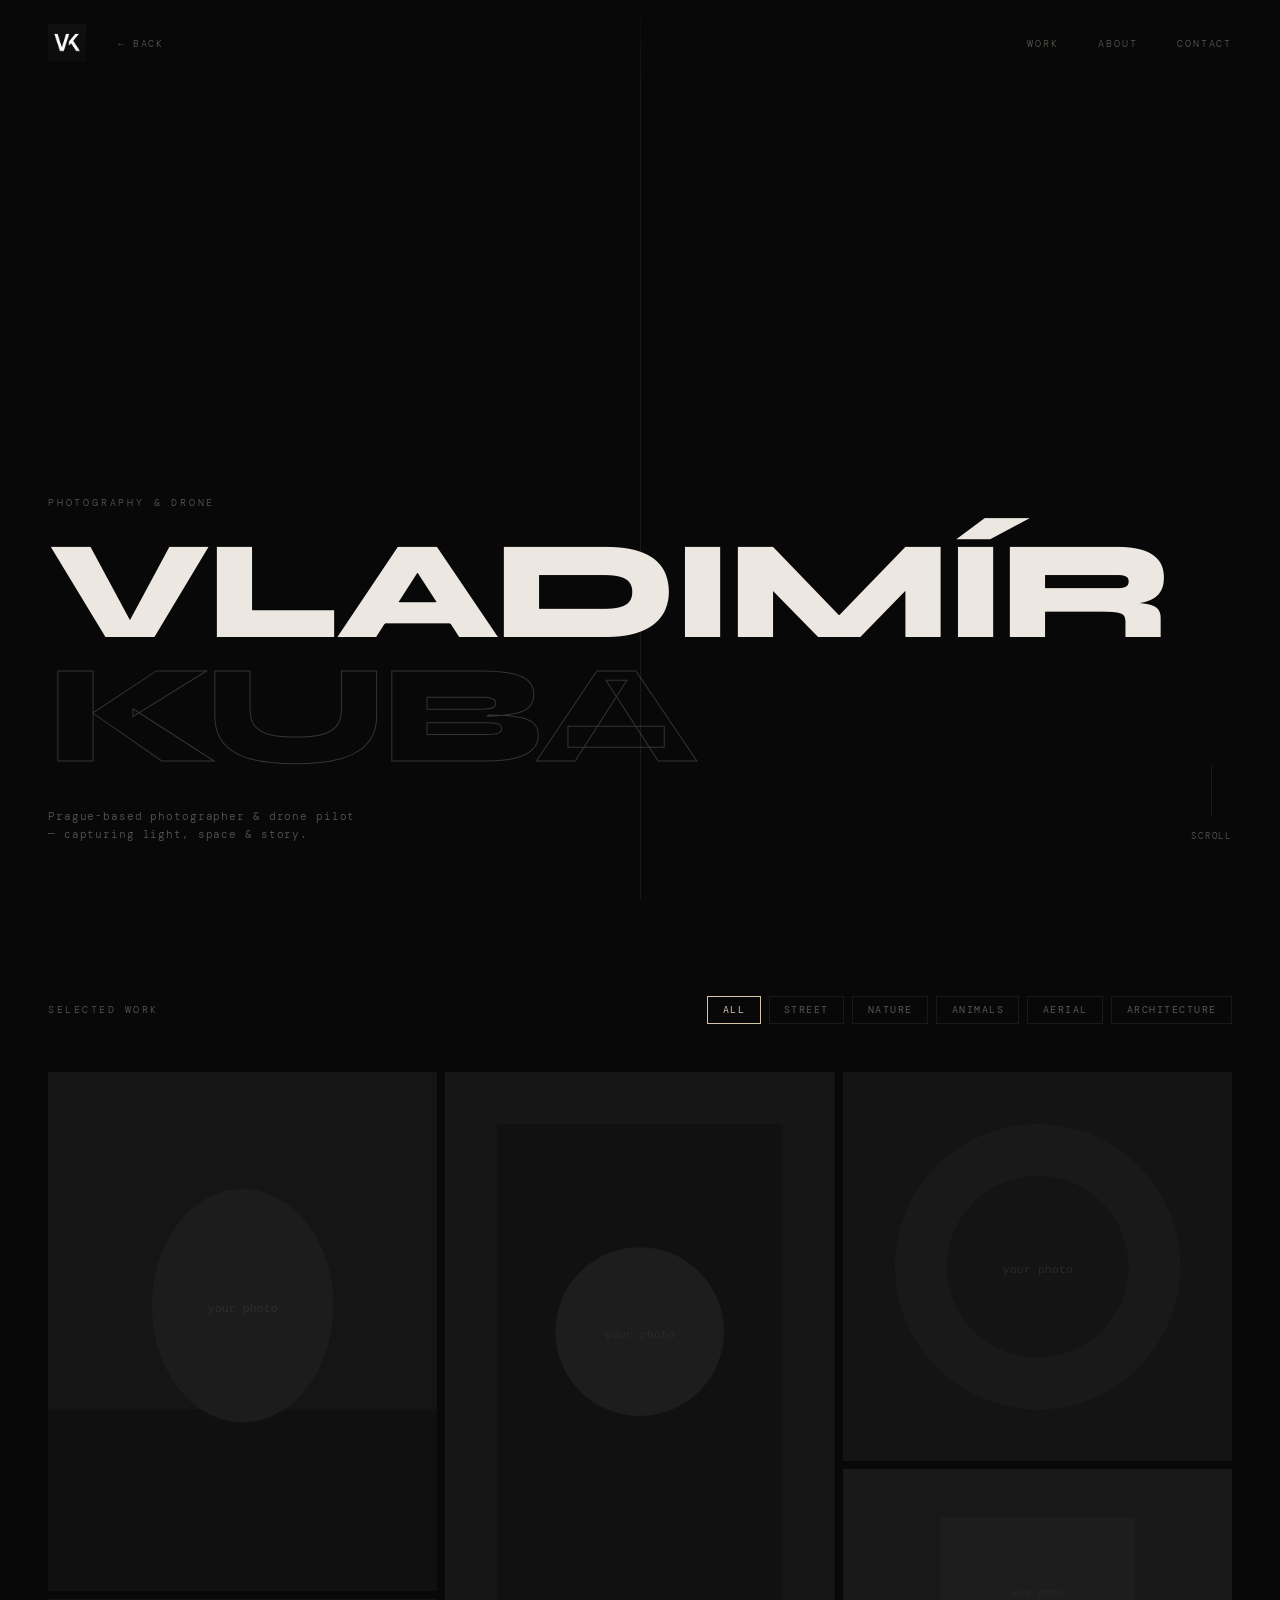
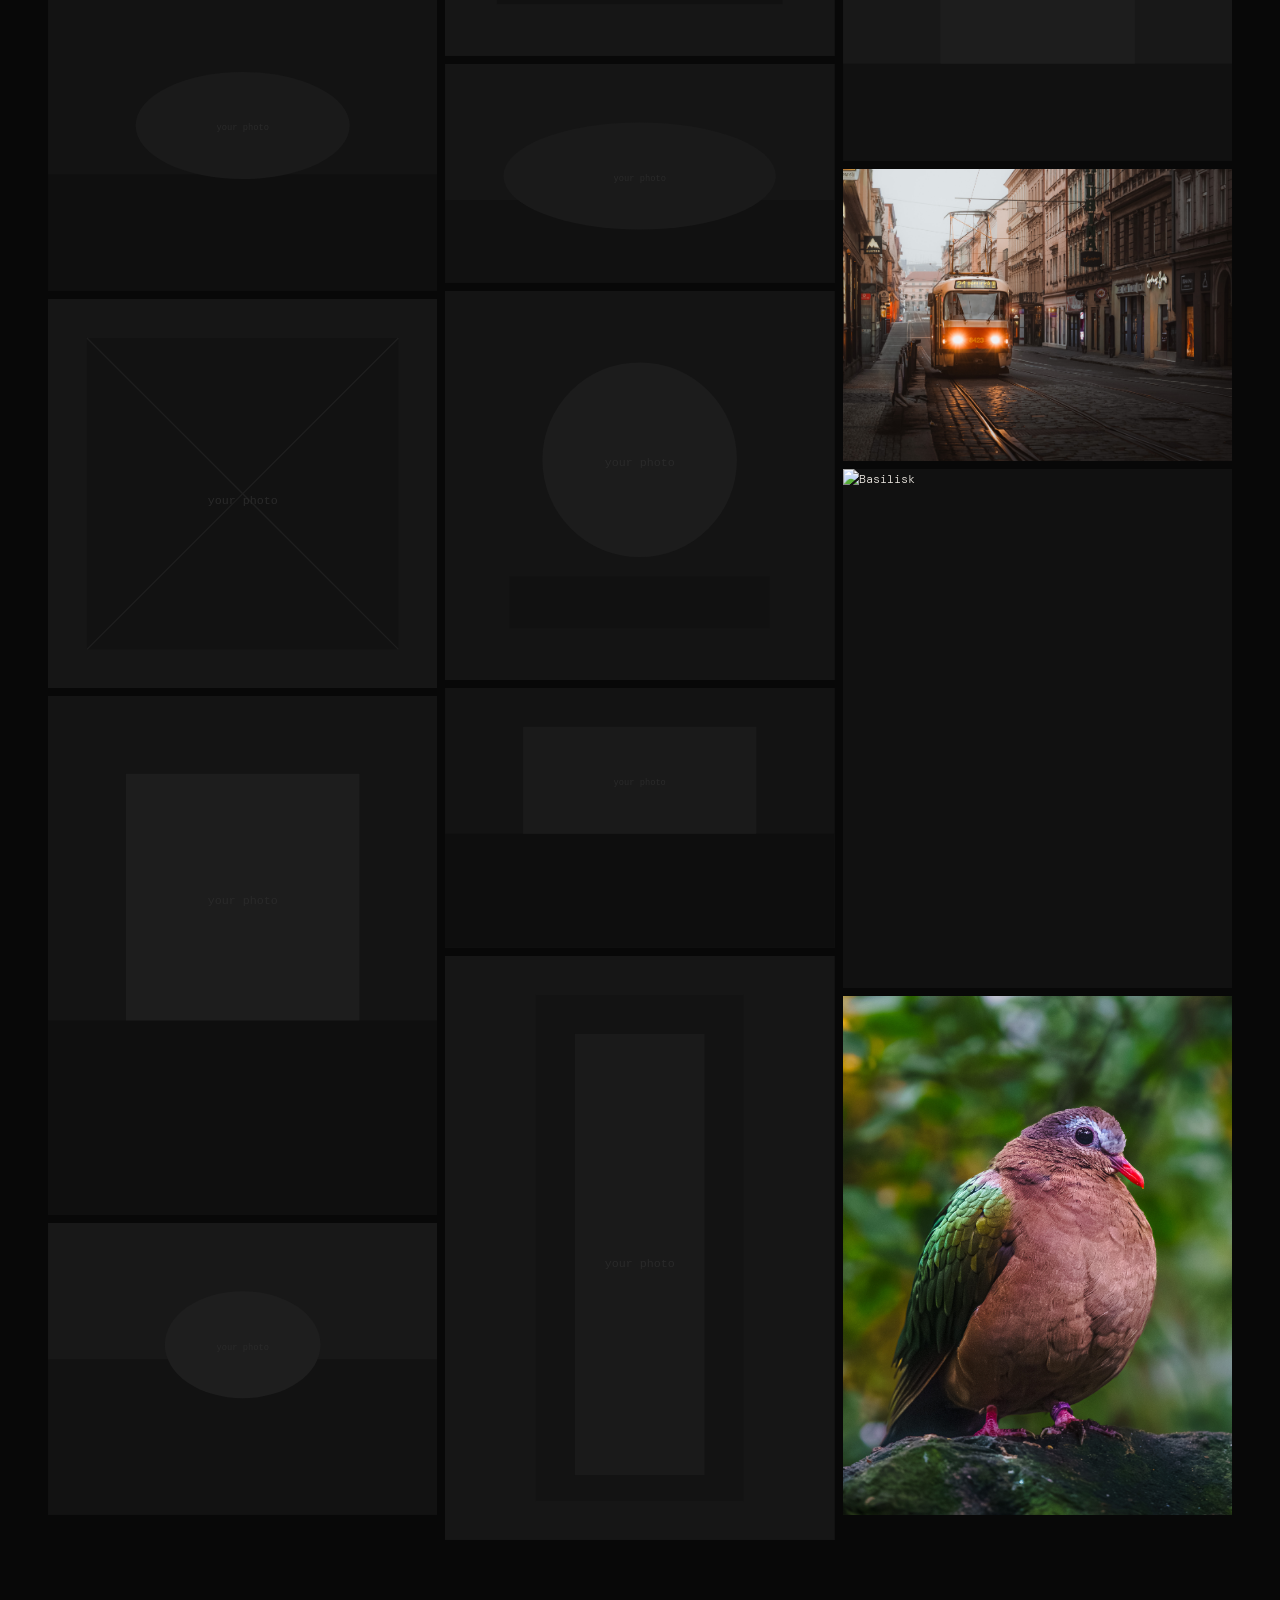
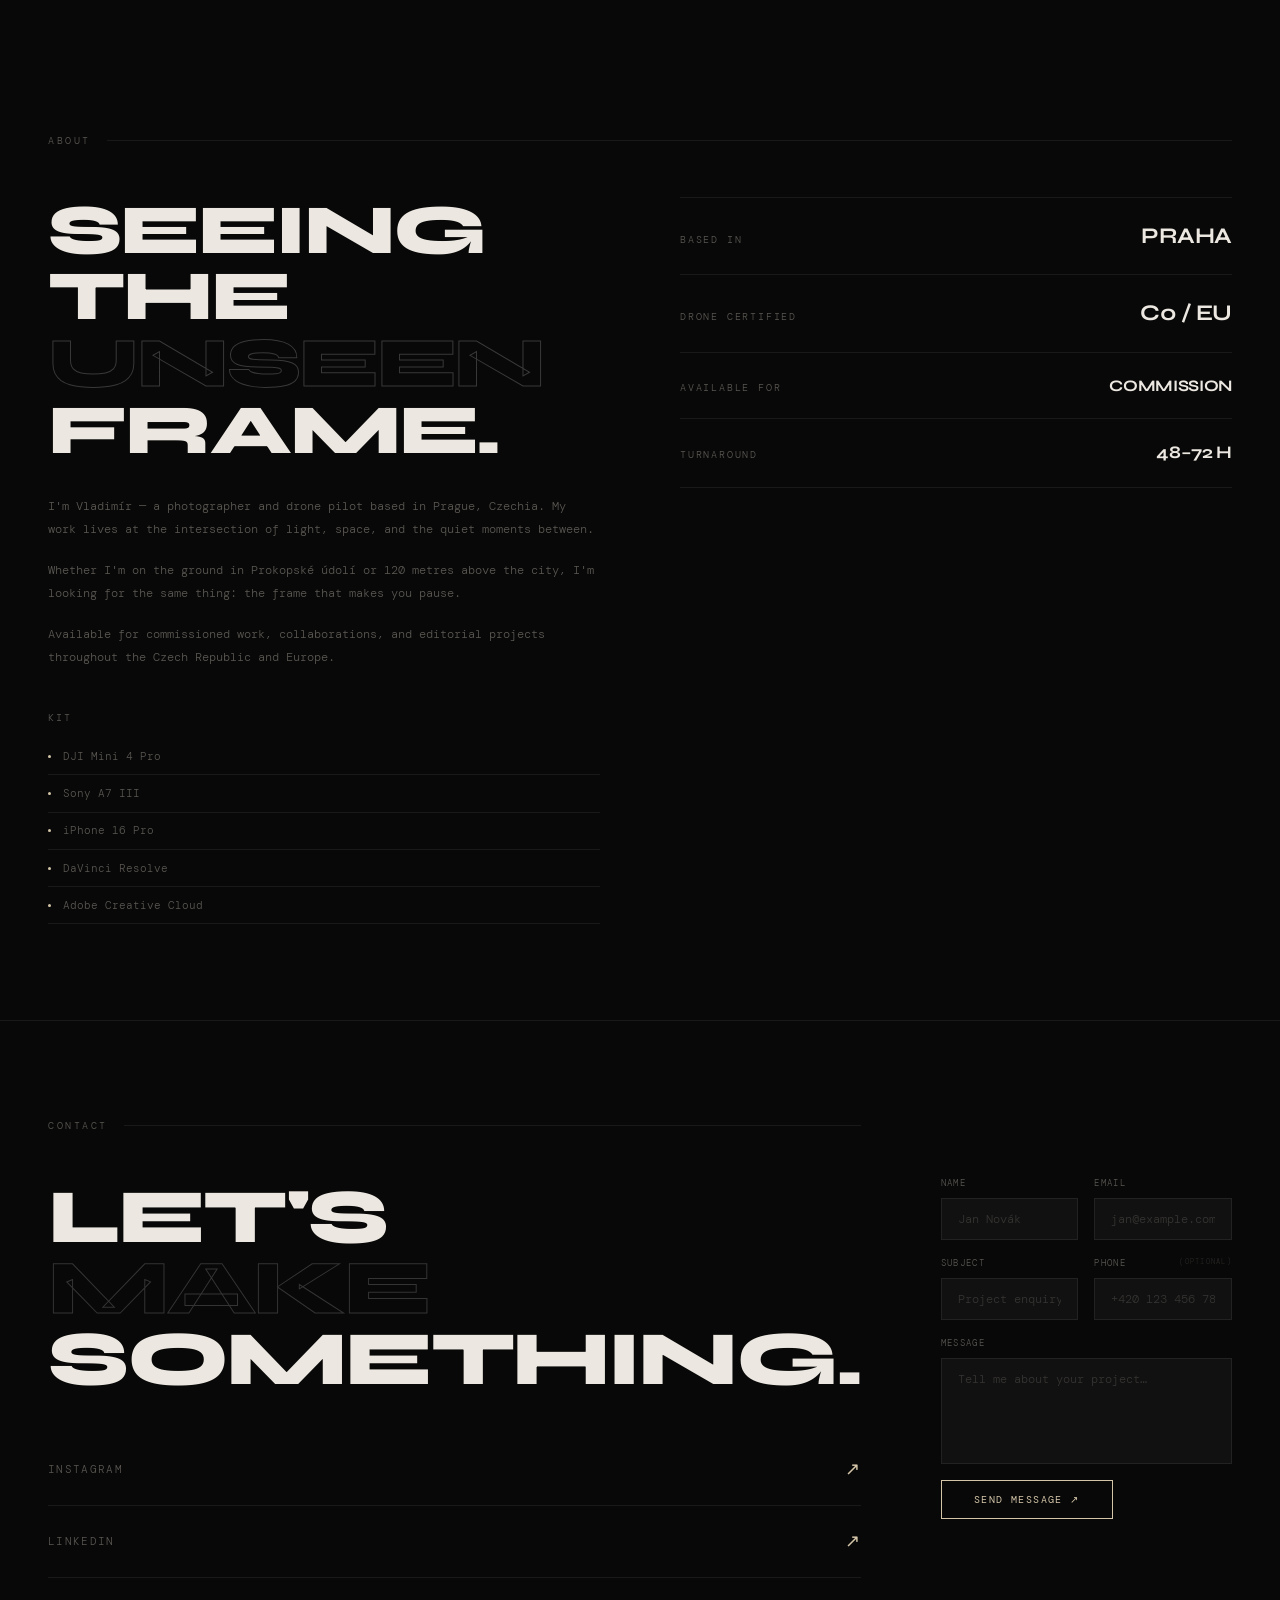
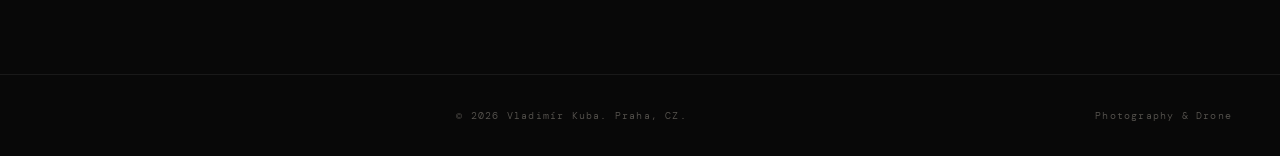
==== commit 4720ec47: "Delete root index.html; externalize styles Remove the top-level index.html and replace the large inl" ====
--- a/photo/index.html
+++ b/photo/index.html
@@ -8,663 +8,7 @@
 <title>Vladim&#237;r Kuba &mdash; Photography</title>
 <link rel="preconnect" href="https://fonts.googleapis.com">
 <link href="https://fonts.googleapis.com/css2?family=Syne:wght@400;500;600;700;800&family=DM+Mono:wght@300;400&display=swap" rel="stylesheet">
-<style>
-  *, *::before, *::after { box-sizing: border-box; margin: 0; padding: 0; }
-
-  :root {
-    --bg: #080808;
-    --surface: #111;
-    --border: rgba(255,255,255,0.07);
-    --text: #ece8e1;
-    --muted: #5a5752;
-    --accent: #d4c5a9;
-    --font-display: 'Syne', sans-serif;
-    --font-mono: 'DM Mono', monospace;
-  }
-
-  html { scroll-behavior: smooth; overflow-x: hidden; }
-
-  body {
-    background: var(--bg);
-    color: var(--text);
-    font-family: var(--font-mono);
-    font-size: 12px;
-    font-weight: 300;
-    line-height: 1.7;
-    cursor: crosshair;
-  }
-
-  a { color: inherit; text-decoration: none; }
-
-  nav {
-    position: fixed;
-    top: 0; left: 0; right: 0;
-    z-index: 100;
-    display: flex;
-    justify-content: space-between;
-    align-items: center;
-    padding: 1.5rem 3rem;
-    background: linear-gradient(to bottom, rgba(8,8,8,0.98) 0%, transparent 100%);
-  }
-
-  .nav-logo-img { display:flex; align-items:center; text-decoration:none; }
-  .nav-logo-img img { height:38px; width:auto; display:block; mix-blend-mode:screen; }
-
-  .nav-logo {
-    font-family: var(--font-display);
-    font-size: 1rem;
-    font-weight: 700;
-    letter-spacing: 0.08em;
-    text-transform: uppercase;
-    color: var(--text);
-  }
-
-  .nav-links {
-    display: flex;
-    gap: 2.5rem;
-    list-style: none;
-  }
-
-  .nav-links a {
-    font-size: 10px;
-    letter-spacing: 0.18em;
-    text-transform: uppercase;
-    color: var(--muted);
-    transition: color 0.3s;
-  }
-
-  .nav-links a:hover { color: var(--text); }
-
-  .hero {
-    height: 100vh;
-    height: 100svh;
-    display: flex;
-    flex-direction: column;
-    justify-content: flex-end;
-    padding: 0 3rem 3.5rem;
-    position: relative;
-    overflow: hidden;
-    background: linear-gradient(to bottom, rgba(8,8,8,0.1) 0%, rgba(8,8,8,0.78) 100%), url('../hero.jpg') center/cover no-repeat;
-  }
-
-  .hero::before {
-    content: '';
-    position: absolute;
-    inset: 0;
-    background: linear-gradient(to bottom, rgba(8,8,8,0.3) 0%, rgba(8,8,8,0.72) 100%);
-    z-index: 0;
-  }
-
-  .hero > * { position: relative; z-index: 1; }
-
-  .hero-grid-line {
-    position: absolute;
-    top: 0; bottom: 0;
-    left: 50%;
-    width: 1px;
-    background: var(--border);
-    pointer-events: none;
-  }
-
-  .hero-eyebrow {
-    font-size: 10px;
-    letter-spacing: 0.28em;
-    text-transform: uppercase;
-    color: var(--muted);
-    margin-bottom: 1.2rem;
-  }
-
-  .hero-title {
-    font-family: var(--font-display);
-    font-size: clamp(2.2rem, 11vw, 10rem);
-    font-weight: 800;
-    line-height: 0.88;
-    letter-spacing: -0.03em;
-    text-transform: uppercase;
-    color: var(--text);
-    margin-bottom: 1.8rem;
-  }
-
-  .hero-title span {
-    display: block;
-    color: transparent;
-    -webkit-text-stroke: 1px rgba(255,255,255,0.18);
-  }
-
-  .hero-sub {
-    font-size: 11px;
-    letter-spacing: 0.08em;
-    color: var(--muted);
-    max-width: 320px;
-  }
-
-  .hero-scroll {
-    position: absolute;
-    right: 3rem;
-    bottom: 3.5rem;
-    display: flex;
-    flex-direction: column;
-    align-items: center;
-    gap: 0.75rem;
-    font-size: 9px;
-    letter-spacing: 0.2em;
-    text-transform: uppercase;
-    color: var(--muted);
-  }
-
-  .scroll-line {
-    width: 1px;
-    height: 52px;
-    background: var(--border);
-    position: relative;
-    overflow: hidden;
-  }
-
-  .scroll-line::after {
-    content: '';
-    position: absolute;
-    top: -100%;
-    left: 0;
-    width: 100%;
-    height: 100%;
-    background: var(--accent);
-    animation: scrollDown 2s ease-in-out infinite;
-  }
-
-  @keyframes scrollDown {
-    0% { top: -100%; }
-    100% { top: 100%; }
-  }
-
-  section { padding: 6rem 3rem; }
-
-  .section-label {
-    font-size: 10px;
-    letter-spacing: 0.25em;
-    text-transform: uppercase;
-    color: var(--muted);
-    margin-bottom: 3rem;
-    display: flex;
-    align-items: center;
-    gap: 1rem;
-  }
-
-  .section-label::after {
-    content: '';
-    flex: 1;
-    height: 1px;
-    background: var(--border);
-  }
-
-  .gallery {
-    columns: 3;
-    column-gap: 8px;
-  }
-
-  @media (max-width: 900px) { .gallery { columns: 2; } }
-  @media (max-width: 560px) { .gallery { columns: 1; } }
-
-  .gallery-item {
-    break-inside: avoid;
-    margin-bottom: 8px;
-    position: relative;
-    overflow: hidden;
-    background: var(--surface);
-    cursor: zoom-in;
-  }
-
-  .gallery-item::before {
-    content: '';
-    position: absolute;
-    inset: 0;
-    background: rgba(0,0,0,0.55);
-    opacity: 0;
-    transition: opacity 0.35s;
-    z-index: 1;
-  }
-
-  /* transparent shield &mdash; sits above the image, blocks direct right-click/drag on it */
-  .gallery-item::after {
-    content: '';
-    position: absolute;
-    inset: 0;
-    z-index: 2;
-  }
-
-  .gallery-item:hover::before { opacity: 1; }
-
-  .gallery-item-label {
-    position: absolute;
-    bottom: 1rem;
-    left: 1rem;
-    right: 1rem;
-    z-index: 2;
-    opacity: 0;
-    transform: translateY(5px);
-    transition: opacity 0.35s, transform 0.35s;
-  }
-
-  .gallery-item:hover .gallery-item-label {
-    opacity: 1;
-    transform: translateY(0);
-  }
-
-  .gallery-item-label span {
-    display: block;
-    font-family: var(--font-display);
-    font-size: 13px;
-    font-weight: 600;
-    letter-spacing: 0.02em;
-    text-transform: uppercase;
-    color: var(--text);
-  }
-
-  .gallery-item-label small {
-    font-size: 10px;
-    color: rgba(255,255,255,0.4);
-    letter-spacing: 0.08em;
-  }
-
-  .gallery-img {
-    width: 100%;
-    display: block;
-    transition: transform 0.55s cubic-bezier(0.25, 0.46, 0.45, 0.94);
-    filter: grayscale(15%) contrast(1.08);
-    pointer-events: none;
-    user-select: none;
-    -webkit-user-drag: none;
-  }
-
-  /* also block pointer events on inline gallery images (e.g. lightbox target) */
-  .gallery-item img {
-    pointer-events: none;
-    user-select: none;
-    -webkit-user-drag: none;
-    -webkit-user-select: none;
-  }
-
-  #lightbox-img {
-    pointer-events: none;
-    user-select: none;
-    -webkit-user-drag: none;
-    -webkit-user-select: none;
-  }
-
-  .gallery-item:hover .gallery-img { transform: scale(1.05); }
-
-  .about-grid {
-    display: grid;
-    grid-template-columns: 1fr 1fr;
-    gap: 5rem;
-    align-items: start;
-  }
-
-  @media (max-width: 700px) { .about-grid { grid-template-columns: 1fr; } }
-
-  .about-title {
-    font-family: var(--font-display);
-    font-size: clamp(2.8rem, 5.5vw, 5rem);
-    font-weight: 800;
-    line-height: 0.95;
-    letter-spacing: -0.03em;
-    text-transform: uppercase;
-    margin-bottom: 2rem;
-    color: var(--text);
-  }
-
-  .about-title span {
-    display: block;
-    color: transparent;
-    -webkit-text-stroke: 1px rgba(255,255,255,0.2);
-  }
-
-  .about-body {
-    color: var(--muted);
-    line-height: 1.95;
-    font-size: 11.5px;
-  }
-
-  .about-body p + p { margin-top: 1.2rem; }
-
-  .about-stats {
-    display: flex;
-    flex-direction: column;
-    border-top: 1px solid var(--border);
-  }
-
-  .stat-row {
-    display: flex;
-    justify-content: space-between;
-    align-items: baseline;
-    padding: 1.2rem 0;
-    border-bottom: 1px solid var(--border);
-  }
-
-  .stat-label {
-    font-size: 10px;
-    letter-spacing: 0.18em;
-    text-transform: uppercase;
-    color: var(--muted);
-  }
-
-  .stat-value {
-    font-family: var(--font-display);
-    font-size: 1.4rem;
-    font-weight: 700;
-    text-transform: uppercase;
-    letter-spacing: -0.02em;
-    color: var(--text);
-  }
-
-  .gear-list { margin-top: 2.5rem; }
-
-  .gear-header {
-    font-size: 10px;
-    letter-spacing: 0.22em;
-    text-transform: uppercase;
-    color: var(--muted);
-    margin-bottom: 0.75rem;
-  }
-
-  .gear-item {
-    display: flex;
-    align-items: center;
-    gap: 0.75rem;
-    padding: 0.55rem 0;
-    border-bottom: 1px solid var(--border);
-    font-size: 11px;
-    color: var(--muted);
-  }
-
-  .gear-dot {
-    width: 3px;
-    height: 3px;
-    border-radius: 50%;
-    background: var(--accent);
-    flex-shrink: 0;
-  }
-
-  .contact-section { border-top: 1px solid var(--border); }
-
-  .contact-inner {
-    display: grid;
-    grid-template-columns: 1fr 1fr;
-    gap: 5rem;
-    align-items: center;
-  }
-
-  @media (max-width: 700px) { .contact-inner { grid-template-columns: 1fr; } }
-
-  .contact-title {
-    font-family: var(--font-display);
-    font-size: clamp(3rem, 6vw, 5.5rem);
-    font-weight: 800;
-    line-height: 0.92;
-    letter-spacing: -0.03em;
-    text-transform: uppercase;
-    color: var(--text);
-  }
-
-  .contact-title span {
-    display: block;
-    color: transparent;
-    -webkit-text-stroke: 1px rgba(255,255,255,0.18);
-  }
-
-  .contact-links { display: flex; flex-direction: column; }
-
-  /* &#9472;&#9472; Contact form &#9472;&#9472; */
-  .contact-form { display: flex; flex-direction: column; gap: 1rem; }
-
-  .contact-form .form-row { display: grid; grid-template-columns: 1fr 1fr; gap: 1rem; }
-  @media (max-width: 700px) { .contact-form .form-row { grid-template-columns: 1fr; } }
-
-  .contact-form label {
-    display: flex;
-    flex-direction: column;
-    gap: 0.4rem;
-    font-size: 9px;
-    letter-spacing: 0.14em;
-    text-transform: uppercase;
-    color: var(--muted);
-  }
-
-  .contact-form input,
-  .contact-form textarea {
-    width: 100%;
-    background: var(--surface);
-    border: 1px solid var(--border);
-    color: var(--text);
-    font-family: var(--font-mono);
-    font-size: 12px;
-    font-weight: 300;
-    padding: 0.75rem 1rem;
-    outline: none;
-    border-radius: 0;
-    transition: border-color 0.25s;
-    resize: none;
-    cursor: crosshair;
-    box-sizing: border-box;
-  }
-
-  .contact-form input:focus,
-  .contact-form textarea:focus {
-    border-color: var(--accent);
-  }
-
-  .contact-form input::placeholder,
-  .contact-form textarea::placeholder { color: var(--muted); opacity: 0.5; }
-
-  .contact-form .form-submit {
-    display: flex;
-    align-items: center;
-    justify-content: space-between;
-    gap: 1rem;
-  }
-
-  .contact-form button {
-    background: transparent;
-    border: 1px solid var(--accent);
-    color: var(--accent);
-    font-family: var(--font-mono);
-    font-size: 10px;
-    letter-spacing: 0.14em;
-    text-transform: uppercase;
-    padding: 0.75rem 2rem;
-    cursor: pointer;
-    transition: background 0.25s, color 0.25s;
-  }
-
-  .contact-form button:hover { background: var(--accent); color: var(--bg); }
-
-  .form-status {
-    font-size: 10px;
-    letter-spacing: 0.1em;
-    opacity: 0;
-    transition: opacity 0.4s;
-  }
-  .form-status.visible { opacity: 1; }
-  .form-status.ok  { color: #7ec99a; }
-  .form-status.err { color: #e07575; }
-
-  .contact-link {
-    display: flex;
-    justify-content: space-between;
-    align-items: center;
-    padding: 1.25rem 0;
-    border-bottom: 1px solid var(--border);
-    color: var(--muted);
-    transition: color 0.3s;
-    font-size: 11px;
-    letter-spacing: 0.12em;
-    text-transform: uppercase;
-  }
-
-  .contact-link:hover { color: var(--text); }
-
-  .contact-link-arrow {
-    font-size: 18px;
-    transition: transform 0.3s;
-    color: var(--accent);
-  }
-
-  .contact-link:hover .contact-link-arrow { transform: translate(3px, -3px); }
-
-  footer {
-    padding: 2rem 3rem;
-    border-top: 1px solid var(--border);
-    display: flex;
-    justify-content: space-between;
-    align-items: center;
-  }
-
-  footer span {
-    font-size: 10px;
-    letter-spacing: 0.12em;
-    color: var(--muted);
-  }
-
-  .footer-logo {
-    font-family: var(--font-display);
-    font-size: 0.9rem;
-    font-weight: 700;
-    text-transform: uppercase;
-    letter-spacing: 0.08em;
-    color: var(--muted);
-  }
-
-  .lightbox {
-    position: fixed;
-    inset: 0;
-    background: rgba(0,0,0,0.96);
-    z-index: 1000;
-    display: flex;
-    align-items: center;
-    justify-content: center;
-    opacity: 0;
-    pointer-events: none;
-    transition: opacity 0.35s;
-    cursor: zoom-out;
-  }
-
-  .lightbox.active { opacity: 1; pointer-events: all; }
-
-  .lightbox-close {
-    position: absolute;
-    top: 2rem;
-    right: 2.5rem;
-    font-family: var(--font-display);
-    font-size: 10px;
-    font-weight: 600;
-    letter-spacing: 0.2em;
-    text-transform: uppercase;
-    color: var(--muted);
-    cursor: pointer;
-  }
-
-  .fade-in {
-    opacity: 0;
-    transform: translateY(20px);
-    transition: opacity 0.6s ease, transform 0.6s ease;
-  }
-
-  .fade-in.visible { opacity: 1; transform: none; }
-
-  /* &#9472;&#9472; Hamburger &#9472;&#9472; */
-  .nav-hamburger {
-    display: none;
-    flex-direction: column;
-    justify-content: center;
-    gap: 5px;
-    cursor: pointer;
-    background: none;
-    border: none;
-    padding: 0.4rem;
-    z-index: 101;
-  }
-  .nav-hamburger span {
-    display: block;
-    width: 22px;
-    height: 1px;
-    background: var(--text);
-    transition: transform 0.3s, opacity 0.3s;
-  }
-  .nav-hamburger.open span:nth-child(1) { transform: translateY(6px) rotate(45deg); }
-  .nav-hamburger.open span:nth-child(2) { opacity: 0; }
-  .nav-hamburger.open span:nth-child(3) { transform: translateY(-6px) rotate(-45deg); }
-
-  @media (max-width: 700px) {
-    nav { padding: 1.2rem 1.5rem; }
-    .nav-hamburger { display: flex; }
-    .nav-links {
-      position: fixed;
-      inset: 0;
-      background: rgba(8,8,8,0.97);
-      flex-direction: column;
-      align-items: center;
-      justify-content: center;
-      gap: 2.5rem;
-      opacity: 0;
-      pointer-events: none;
-      transition: opacity 0.3s;
-      z-index: 99;
-    }
-    .nav-links.open { opacity: 1; pointer-events: all; }
-    .nav-links a { font-size: 14px; letter-spacing: 0.22em; color: var(--text); }
-    .hero { padding: 0 1.5rem 2rem; }
-    .hero-scroll { display: none; }
-    .hero-grid-line { display: none; }
-    section { padding: 4rem 1.5rem; }
-    footer { padding: 1.5rem; flex-direction: column; gap: 0.5rem; text-align: center; }
-    /* Work section header &mdash; stack on mobile */
-    #work > div:first-child { flex-direction: column; align-items: flex-start !important; }
-    /* Stat rows &mdash; shrink font on small screens */
-    .stat-value { font-size: 1.1rem !important; }
-    /* Contact title */
-    .contact-title { font-size: clamp(2.4rem, 9vw, 4rem); }
-  }
-
-  .filter-tabs {
-    display: flex;
-    gap: 0.5rem;
-    flex-wrap: wrap;
-  }
-
-  .filter-btn {
-    font-family: var(--font-mono);
-    font-size: 10px;
-    letter-spacing: 0.15em;
-    text-transform: uppercase;
-    background: none;
-    border: 1px solid var(--border);
-    color: var(--muted);
-    padding: 0.4rem 0.9rem;
-    cursor: pointer;
-    transition: all 0.25s;
-  }
-
-  .filter-btn:hover { border-color: rgba(255,255,255,0.2); color: var(--text); }
-  .filter-btn.active { border-color: var(--accent); color: var(--accent); }
-
-  .gallery-item { transition: opacity 0.3s, transform 0.3s; }
-  .gallery-item.hidden { display: none; }
-
-  @media (max-width: 768px) {
-    .hero { background-image: linear-gradient(to bottom, rgba(8,8,8,0.1) 0%, rgba(8,8,8,0.78) 100%), url('../hero-mobile.jpg') !important; }
-  }
-
-  .nav-back {
-    font-size: 10px;
-    letter-spacing: 0.16em;
-    text-transform: uppercase;
-    color: var(--muted);
-    transition: color 0.3s;
-    margin-right: auto;
-    margin-left: 2rem;
-  }
-  .nav-back:hover { color: var(--text); }
-  @media (max-width: 700px) { .nav-back { display: none; } }
-</style>
+<link rel="stylesheet" href="../src/css/style.css">
 </head>
 <body>
 
@@ -889,504 +233,7 @@
 </section>
 
 <footer>
-  <img src="[data-uri]
-[base64]
-[base64]
-[base64]
-[base64]
-[base64]
-[base64]
-[base64]
-[base64]
-[base64]
-[base64]
-[base64]
-[base64]
-[base64]
-[base64]
-[base64]
-[base64]
-[base64]
-[base64]
-[base64]
-[base64]
-[base64]
-[base64]
-[base64]
-[base64]
-[base64]
-[base64]
-[base64]
-[base64]
-[base64]
-[base64]
-[base64]
-[base64]
-[base64]
-[base64]
-[base64]
-[base64]
-[base64]
-[base64]
-[base64]
-[base64]
-[base64]
-[base64]
-[base64]
-[base64]
-[base64]
-[base64]
-[base64]
-[base64]
-[base64]
-[base64]
-[base64]
-[base64]
-[base64]
-[base64]
-[base64]
-[base64]
-[base64]
-[base64]
-[base64]
-[base64]
-[base64]
-[base64]
-[base64]
-[base64]
-[base64]
-[base64]
-[base64]
-[base64]
-[base64]
-[base64]
-[base64]
-[base64]
-[base64]
-[base64]
-[base64]
-[base64]
-[base64]
-[base64]
-[base64]
-[base64]
-[base64]
-[base64]
-[base64]
-[base64]
-[base64]
-[base64]
-[base64]
-[base64]
-[base64]
-[base64]
-[base64]
-[base64]
-[base64]
-[base64]
-[base64]
-[base64]
-[base64]
-[base64]
-[base64]
-[base64]
-[base64]
-[base64]
-[base64]
-[base64]
-[base64]
-[base64]
-[base64]
-[base64]
-[base64]
-[base64]
-[base64]
-[base64]
-[base64]
-[base64]
-[base64]
-[base64]
-[base64]
-[base64]
-[base64]
-[base64]
-[base64]
-[base64]
-[base64]
-[base64]
-[base64]
-[base64]
-[base64]
-[base64]
-[base64]
-[base64]
-[base64]
-[base64]
-[base64]
-[base64]
-[base64]
-[base64]
-[base64]
-[base64]
-[base64]
-[base64]
-[base64]
-[base64]
-[base64]
-[base64]
-[base64]
-[base64]
-[base64]
-[base64]
-[base64]
-[base64]
-[base64]
-[base64]
-[base64]
-[base64]
-[base64]
-[base64]
-[base64]
-[base64]
-[base64]
-[base64]
-[base64]
-[base64]
-[base64]
-[base64]
-[base64]
-[base64]
-[base64]
-[base64]
-[base64]
-[base64]
-[base64]
-[base64]
-[base64]
-[base64]
-[base64]
-[base64]
-[base64]
-[base64]
-[base64]
-[base64]
-[base64]
-[base64]
-[base64]
-[base64]
-[base64]
-[base64]
-[base64]
-[base64]
-[base64]
-[base64]
-[base64]
-[base64]
-[base64]
-[base64]
-[base64]
-[base64]
-[base64]
-[base64]
-[base64]
-[base64]
-[base64]
-[base64]
-[base64]
-[base64]
-[base64]
-[base64]
-[base64]
-[base64]
-[base64]
-[base64]
-[base64]
-[base64]
-[base64]
-[base64]
-[base64]
-[base64]
-[base64]
-[base64]
-[base64]
-[base64]
-[base64]
-[base64]
-[base64]
-[base64]
-[base64]
-[base64]
-[base64]
-[base64]
-[base64]
-[base64]
-[base64]
-[base64]
-[base64]
-[base64]
-[base64]
-[base64]
-[base64]
-[base64]
-[base64]
-[base64]
-[base64]
-[base64]
-[base64]
-[base64]
-[base64]
-[base64]
-[base64]
-[base64]
-[base64]
-[base64]
-[base64]
-[base64]
-[base64]
-[base64]
-[base64]
-[base64]
-[base64]
-[base64]
-[base64]
-[base64]
-[base64]
-[base64]
-[base64]
-[base64]
-[base64]
-[base64]
-[base64]
-[base64]
-[base64]
-[base64]
-[base64]
-[base64]
-[base64]
-[base64]
-[base64]
-[base64]
-[base64]
-[base64]
-[base64]
-[base64]
-[base64]
-[base64]
-[base64]
-[base64]
-[base64]
-[base64]
-[base64]
-[base64]
-[base64]
-[base64]
-[base64]
-[base64]
-[base64]
-[base64]
-[base64]
-[base64]
-[base64]
-[base64]
-[base64]
-[base64]
-[base64]
-[base64]
-[base64]
-[base64]
-[base64]
-[base64]
-[base64]
-[base64]
-[base64]
-[base64]
-[base64]
-[base64]
-[base64]
-[base64]
-[base64]
-[base64]
-[base64]
-[base64]
-[base64]
-[base64]
-[base64]
-[base64]
-[base64]
-[base64]
-[base64]
-[base64]
-[base64]
-[base64]
-[base64]
-[base64]
-[base64]
-[base64]
-[base64]
-[base64]
-[base64]
-[base64]
-[base64]
-[base64]
-[base64]
-[base64]
-[base64]
-[base64]
-[base64]
-[base64]
-[base64]
-[base64]
-[base64]
-[base64]
-[base64]
-[base64]
-[base64]
-[base64]
-[base64]
-[base64]
-[base64]
-[base64]
-[base64]
-[base64]
-[base64]
-[base64]
-[base64]
-[base64]
-[base64]
-[base64]
-[base64]
-[base64]
-[base64]
-[base64]
-[base64]
-[base64]
-[base64]
-[base64]
-[base64]
-[base64]
-[base64]
-[base64]
-[base64]
-[base64]
-[base64]
-[base64]
-[base64]
-[base64]
-[base64]
-[base64]
-[base64]
-[base64]
-[base64]
-[base64]
-[base64]
-[base64]
-[base64]
-[base64]
-[base64]
-[base64]
-[base64]
-[base64]
-[base64]
-[base64]
-[base64]
-[base64]
-[base64]
-[base64]
-[base64]
-[base64]
-[base64]
-[base64]
-[base64]
-[base64]
-[base64]
-[base64]
-[base64]
-[base64]
-[base64]
-[base64]
-[base64]
-[base64]
-[base64]
-[base64]
-[base64]
-[base64]
-[base64]
-[base64]
-[base64]
-[base64]
-[base64]
-[base64]
-[base64]
-[base64]
-[base64]
-[base64]
-[base64]
-[base64]
-[base64]
-[base64]
-[base64]
-[base64]
-[base64]
-[base64]
-[base64]
-[base64]
-[base64]
-[base64]
-[base64]
-[base64]
-[base64]
-[base64]
-[base64]
-[base64]
-[base64]
-[base64]
-[base64]
-[base64]
-[base64]
-[base64]
-[base64]
-[base64]
-[base64]
-[base64]
-[base64]
-[base64]
-[base64]
-[base64]
-[base64]
-[base64]
-[base64]
-[base64]
-[base64]
-[base64]
-[base64]
-[base64]
-[base64]
-[base64]
-[base64]
-[base64]
-[base64]
-[base64]
-[base64]
-[base64]
-[base64]
-[base64]
-[base64]
-[base64]
-[base64]
-[base64]
-[base64]
-[base64]
-[base64]
-[base64]
-[base64]
-[base64]
-[base64]
-[base64]
-[base64]
-[base64]
-[base64]
-[base64]
-[base64]" alt="VK" style="height:28px;width:28px;object-fit:cover;opacity:0.5;display:block;">
+  <img src="">
   <span>&#169; 2026 Vladim&#237;r Kuba. Praha, CZ.</span>
   <span>Photography &amp; Drone</span>
 </footer>
@@ -1396,125 +243,7 @@
   <img id="lightbox-img" src="" alt="" style="max-width:90vw;max-height:90vh;object-fit:contain;display:none;border-radius:2px;">
 </div>
 
-<script data-cfasync="false" src="/cdn-cgi/scripts/5c5dd728/cloudflare-static/email-decode.min.js"></script><script>
-  // &#9472;&#9472; Hamburger menu &#9472;&#9472;&#9472;&#9472;&#9472;&#9472;&#9472;&#9472;&#9472;&#9472;&#9472;&#9472;&#9472;&#9472;&#9472;&#9472;&#9472;&#9472;&#9472;&#9472;&#9472;&#9472;&#9472;&#9472;&#9472;&#9472;&#9472;&#9472;&#9472;&#9472;&#9472;&#9472;&#9472;&#9472;&#9472;&#9472;&#9472;&#9472;&#9472;&#9472;&#9472;&#9472;&#9472;&#9472;&#9472;&#9472;&#9472;&#9472;&#9472;&#9472;&#9472;&#9472;&#9472;&#9472;
-  const hamburger = document.getElementById('navHamburger');
-  const navLinks  = document.getElementById('navLinks');
-  hamburger.addEventListener('click', () => {
-    hamburger.classList.toggle('open');
-    navLinks.classList.toggle('open');
-  });
-  navLinks.querySelectorAll('a').forEach(a => {
-    a.addEventListener('click', () => {
-      hamburger.classList.remove('open');
-      navLinks.classList.remove('open');
-    });
-  });
-  // &#9472;&#9472;&#9472;&#9472;&#9472;&#9472;&#9472;&#9472;&#9472;&#9472;&#9472;&#9472;&#9472;&#9472;&#9472;&#9472;&#9472;&#9472;&#9472;&#9472;&#9472;&#9472;&#9472;&#9472;&#9472;&#9472;&#9472;&#9472;&#9472;&#9472;&#9472;&#9472;&#9472;&#9472;&#9472;&#9472;&#9472;&#9472;&#9472;&#9472;&#9472;&#9472;&#9472;&#9472;&#9472;&#9472;&#9472;&#9472;&#9472;&#9472;&#9472;&#9472;&#9472;&#9472;&#9472;&#9472;&#9472;&#9472;&#9472;&#9472;&#9472;&#9472;&#9472;&#9472;&#9472;&#9472;&#9472;&#9472;&#9472;&#9472;&#9472;&#9472;&#9472;
-
-  document.querySelectorAll('.filter-btn').forEach(btn => {
-    btn.addEventListener('click', () => {
-      document.querySelectorAll('.filter-btn').forEach(b => b.classList.remove('active'));
-      btn.classList.add('active');
-      const cat = btn.dataset.cat;
-      document.querySelectorAll('.gallery-item').forEach(item => {
-        if (cat === 'all' || item.dataset.cat === cat) {
-          item.classList.remove('hidden');
-        } else {
-          item.classList.add('hidden');
-        }
-      });
-    });
-  });
-
-  const lbImg = document.getElementById('lightbox-img');
-  document.querySelectorAll('.gallery-item').forEach(item => {
-    item.addEventListener('click', () => {
-      const img = item.querySelector('img');
-      if (img) {
-        lbImg.src = img.src;
-        lbImg.style.display = 'block';
-      } else {
-        lbImg.src = '';
-        lbImg.style.display = 'none';
-      }
-      document.getElementById('lightbox').classList.add('active');
-    });
-  });
-
-  document.getElementById('lightbox').addEventListener('click', closeLightbox);
-
-  // &#9472;&#9472; Photo protection &#9472;&#9472;&#9472;&#9472;&#9472;&#9472;&#9472;&#9472;&#9472;&#9472;&#9472;&#9472;&#9472;&#9472;&#9472;&#9472;&#9472;&#9472;&#9472;&#9472;&#9472;&#9472;&#9472;&#9472;&#9472;&#9472;&#9472;&#9472;&#9472;&#9472;&#9472;&#9472;&#9472;&#9472;&#9472;&#9472;&#9472;&#9472;&#9472;&#9472;&#9472;&#9472;&#9472;&#9472;&#9472;&#9472;&#9472;&#9472;&#9472;&#9472;&#9472;&#9472;&#9472;&#9472;
-  // Disable right-click on the whole page
-  document.addEventListener('contextmenu', e => e.preventDefault());
-
-  // Block drag-start on all images
-  document.addEventListener('dragstart', e => {
-    if (e.target.tagName === 'IMG') e.preventDefault();
-  });
-
-  // Block Ctrl/Cmd+S (save page) and Ctrl/Cmd+U (view source)
-  document.addEventListener('keydown', e => {
-    if (e.key === 'Escape') { closeLightbox(); return; }
-    if ((e.ctrlKey || e.metaKey) && ['s', 'u', 'p'].includes(e.key.toLowerCase())) {
-      e.preventDefault();
-    }
-  });
-  // &#9472;&#9472;&#9472;&#9472;&#9472;&#9472;&#9472;&#9472;&#9472;&#9472;&#9472;&#9472;&#9472;&#9472;&#9472;&#9472;&#9472;&#9472;&#9472;&#9472;&#9472;&#9472;&#9472;&#9472;&#9472;&#9472;&#9472;&#9472;&#9472;&#9472;&#9472;&#9472;&#9472;&#9472;&#9472;&#9472;&#9472;&#9472;&#9472;&#9472;&#9472;&#9472;&#9472;&#9472;&#9472;&#9472;&#9472;&#9472;&#9472;&#9472;&#9472;&#9472;&#9472;&#9472;&#9472;&#9472;&#9472;&#9472;&#9472;&#9472;&#9472;&#9472;&#9472;&#9472;&#9472;&#9472;&#9472;&#9472;&#9472;&#9472;&#9472;&#9472;&#9472;
-
-  function closeLightbox() {
-    document.getElementById('lightbox').classList.remove('active');
-  }
-
-  const observer = new IntersectionObserver(entries => {
-    entries.forEach((entry, i) => {
-      if (entry.isIntersecting) {
-        setTimeout(() => {
-          entry.target.classList.add('visible');
-        }, i * 80);
-        observer.unobserve(entry.target);
-      }
-    });
-  }, { threshold: 0.1 });
-
-  document.querySelectorAll('.fade-in').forEach(el => observer.observe(el));
-
-  // &#9472;&#9472; Contact form submission &#9472;&#9472;&#9472;&#9472;&#9472;&#9472;&#9472;&#9472;&#9472;&#9472;&#9472;&#9472;&#9472;&#9472;&#9472;&#9472;&#9472;&#9472;&#9472;&#9472;&#9472;&#9472;&#9472;&#9472;&#9472;&#9472;&#9472;&#9472;&#9472;&#9472;&#9472;&#9472;&#9472;&#9472;&#9472;&#9472;&#9472;&#9472;&#9472;&#9472;&#9472;&#9472;&#9472;&#9472;&#9472;&#9472;&#9472;
-  const contactForm = document.getElementById('contactForm');
-  const formStatus  = document.getElementById('formStatus');
-
-  contactForm.addEventListener('submit', async e => {
-    e.preventDefault();
-    const btn = contactForm.querySelector('button');
-    btn.textContent = 'Sending&#8230;';
-    btn.disabled = true;
-
-    try {
-      const res = await fetch(contactForm.action, {
-        method: 'POST',
-        body: new FormData(contactForm),
-        headers: { 'Accept': 'application/json' }
-      });
-
-      if (res.ok) {
-        formStatus.textContent = 'Message sent &mdash; I\'ll be in touch soon.';
-        formStatus.className = 'form-status visible ok';
-        contactForm.reset();
-        btn.textContent = 'Send message &#8599;';
-      } else {
-        throw new Error();
-      }
-    } catch {
-      formStatus.textContent = 'Something went wrong. Try emailing me directly.';
-      formStatus.className = 'form-status visible err';
-      btn.textContent = 'Send message &#8599;';
-    }
-
-    btn.disabled = false;
-    setTimeout(() => formStatus.classList.remove('visible'), 6000);
-  });
-  // &#9472;&#9472;&#9472;&#9472;&#9472;&#9472;&#9472;&#9472;&#9472;&#9472;&#9472;&#9472;&#9472;&#9472;&#9472;&#9472;&#9472;&#9472;&#9472;&#9472;&#9472;&#9472;&#9472;&#9472;&#9472;&#9472;&#9472;&#9472;&#9472;&#9472;&#9472;&#9472;&#9472;&#9472;&#9472;&#9472;&#9472;&#9472;&#9472;&#9472;&#9472;&#9472;&#9472;&#9472;&#9472;&#9472;&#9472;&#9472;&#9472;&#9472;&#9472;&#9472;&#9472;&#9472;&#9472;&#9472;&#9472;&#9472;&#9472;&#9472;&#9472;&#9472;&#9472;&#9472;&#9472;&#9472;&#9472;&#9472;&#9472;&#9472;&#9472;&#9472;&#9472;
-
-</script>
+<script data-cfasync="false" src="/cdn-cgi/scripts/5c5dd728/cloudflare-static/email-decode.min.js"></script>
+<script src="../src/js/script.js"></script>
 </body>
 </html>
--- a/src/css/style.css
+++ b/src/css/style.css
@@ -0,0 +1,655 @@
+  *, *::before, *::after { box-sizing: border-box; margin: 0; padding: 0; }
+
+  :root {
+    --bg: #080808;
+    --surface: #111;
+    --border: rgba(255,255,255,0.07);
+    --text: #ece8e1;
+    --muted: #5a5752;
+    --accent: #d4c5a9;
+    --font-display: 'Syne', sans-serif;
+    --font-mono: 'DM Mono', monospace;
+  }
+
+  html { scroll-behavior: smooth; overflow-x: hidden; }
+
+  body {
+    background: var(--bg);
+    color: var(--text);
+    font-family: var(--font-mono);
+    font-size: 12px;
+    font-weight: 300;
+    line-height: 1.7;
+    cursor: crosshair;
+  }
+
+  a { color: inherit; text-decoration: none; }
+
+  nav {
+    position: fixed;
+    top: 0; left: 0; right: 0;
+    z-index: 100;
+    display: flex;
+    justify-content: space-between;
+    align-items: center;
+    padding: 1.5rem 3rem;
+    background: linear-gradient(to bottom, rgba(8,8,8,0.98) 0%, transparent 100%);
+  }
+
+  .nav-logo-img { display:flex; align-items:center; text-decoration:none; }
+  .nav-logo-img img { height:38px; width:auto; display:block; mix-blend-mode:screen; }
+
+  .nav-logo {
+    font-family: var(--font-display);
+    font-size: 1rem;
+    font-weight: 700;
+    letter-spacing: 0.08em;
+    text-transform: uppercase;
+    color: var(--text);
+  }
+
+  .nav-links {
+    display: flex;
+    gap: 2.5rem;
+    list-style: none;
+  }
+
+  .nav-links a {
+    font-size: 10px;
+    letter-spacing: 0.18em;
+    text-transform: uppercase;
+    color: var(--muted);
+    transition: color 0.3s;
+  }
+
+  .nav-links a:hover { color: var(--text); }
+
+  .hero {
+    height: 100vh;
+    height: 100svh;
+    display: flex;
+    flex-direction: column;
+    justify-content: flex-end;
+    padding: 0 3rem 3.5rem;
+    position: relative;
+    overflow: hidden;
+    background: linear-gradient(to bottom, rgba(8,8,8,0.1) 0%, rgba(8,8,8,0.78) 100%), url('../hero.jpg') center/cover no-repeat;
+  }
+
+  .hero::before {
+    content: '';
+    position: absolute;
+    inset: 0;
+    background: linear-gradient(to bottom, rgba(8,8,8,0.3) 0%, rgba(8,8,8,0.72) 100%);
+    z-index: 0;
+  }
+
+  .hero > * { position: relative; z-index: 1; }
+
+  .hero-grid-line {
+    position: absolute;
+    top: 0; bottom: 0;
+    left: 50%;
+    width: 1px;
+    background: var(--border);
+    pointer-events: none;
+  }
+
+  .hero-eyebrow {
+    font-size: 10px;
+    letter-spacing: 0.28em;
+    text-transform: uppercase;
+    color: var(--muted);
+    margin-bottom: 1.2rem;
+  }
+
+  .hero-title {
+    font-family: var(--font-display);
+    font-size: clamp(2.2rem, 11vw, 10rem);
+    font-weight: 800;
+    line-height: 0.88;
+    letter-spacing: -0.03em;
+    text-transform: uppercase;
+    color: var(--text);
+    margin-bottom: 1.8rem;
+  }
+
+  .hero-title span {
+    display: block;
+    color: transparent;
+    -webkit-text-stroke: 1px rgba(255,255,255,0.18);
+  }
+
+  .hero-sub {
+    font-size: 11px;
+    letter-spacing: 0.08em;
+    color: var(--muted);
+    max-width: 320px;
+  }
+
+  .hero-scroll {
+    position: absolute;
+    right: 3rem;
+    bottom: 3.5rem;
+    display: flex;
+    flex-direction: column;
+    align-items: center;
+    gap: 0.75rem;
+    font-size: 9px;
+    letter-spacing: 0.2em;
+    text-transform: uppercase;
+    color: var(--muted);
+  }
+
+  .scroll-line {
+    width: 1px;
+    height: 52px;
+    background: var(--border);
+    position: relative;
+    overflow: hidden;
+  }
+
+  .scroll-line::after {
+    content: '';
+    position: absolute;
+    top: -100%;
+    left: 0;
+    width: 100%;
+    height: 100%;
+    background: var(--accent);
+    animation: scrollDown 2s ease-in-out infinite;
+  }
+
+  @keyframes scrollDown {
+    0% { top: -100%; }
+    100% { top: 100%; }
+  }
+
+  section { padding: 6rem 3rem; }
+
+  .section-label {
+    font-size: 10px;
+    letter-spacing: 0.25em;
+    text-transform: uppercase;
+    color: var(--muted);
+    margin-bottom: 3rem;
+    display: flex;
+    align-items: center;
+    gap: 1rem;
+  }
+
+  .section-label::after {
+    content: '';
+    flex: 1;
+    height: 1px;
+    background: var(--border);
+  }
+
+  .gallery {
+    columns: 3;
+    column-gap: 8px;
+  }
+
+  @media (max-width: 900px) { .gallery { columns: 2; } }
+  @media (max-width: 560px) { .gallery { columns: 1; } }
+
+  .gallery-item {
+    break-inside: avoid;
+    margin-bottom: 8px;
+    position: relative;
+    overflow: hidden;
+    background: var(--surface);
+    cursor: zoom-in;
+  }
+
+  .gallery-item::before {
+    content: '';
+    position: absolute;
+    inset: 0;
+    background: rgba(0,0,0,0.55);
+    opacity: 0;
+    transition: opacity 0.35s;
+    z-index: 1;
+  }
+
+  /* transparent shield &mdash; sits above the image, blocks direct right-click/drag on it */
+  .gallery-item::after {
+    content: '';
+    position: absolute;
+    inset: 0;
+    z-index: 2;
+  }
+
+  .gallery-item:hover::before { opacity: 1; }
+
+  .gallery-item-label {
+    position: absolute;
+    bottom: 1rem;
+    left: 1rem;
+    right: 1rem;
+    z-index: 2;
+    opacity: 0;
+    transform: translateY(5px);
+    transition: opacity 0.35s, transform 0.35s;
+  }
+
+  .gallery-item:hover .gallery-item-label {
+    opacity: 1;
+    transform: translateY(0);
+  }
+
+  .gallery-item-label span {
+    display: block;
+    font-family: var(--font-display);
+    font-size: 13px;
+    font-weight: 600;
+    letter-spacing: 0.02em;
+    text-transform: uppercase;
+    color: var(--text);
+  }
+
+  .gallery-item-label small {
+    font-size: 10px;
+    color: rgba(255,255,255,0.4);
+    letter-spacing: 0.08em;
+  }
+
+  .gallery-img {
+    width: 100%;
+    display: block;
+    transition: transform 0.55s cubic-bezier(0.25, 0.46, 0.45, 0.94);
+    filter: grayscale(15%) contrast(1.08);
+    pointer-events: none;
+    user-select: none;
+    -webkit-user-drag: none;
+  }
+
+  /* also block pointer events on inline gallery images (e.g. lightbox target) */
+  .gallery-item img {
+    pointer-events: none;
+    user-select: none;
+    -webkit-user-drag: none;
+    -webkit-user-select: none;
+  }
+
+  #lightbox-img {
+    pointer-events: none;
+    user-select: none;
+    -webkit-user-drag: none;
+    -webkit-user-select: none;
+  }
+
+  .gallery-item:hover .gallery-img { transform: scale(1.05); }
+
+  .about-grid {
+    display: grid;
+    grid-template-columns: 1fr 1fr;
+    gap: 5rem;
+    align-items: start;
+  }
+
+  @media (max-width: 700px) { .about-grid { grid-template-columns: 1fr; } }
+
+  .about-title {
+    font-family: var(--font-display);
+    font-size: clamp(2.8rem, 5.5vw, 5rem);
+    font-weight: 800;
+    line-height: 0.95;
+    letter-spacing: -0.03em;
+    text-transform: uppercase;
+    margin-bottom: 2rem;
+    color: var(--text);
+  }
+
+  .about-title span {
+    display: block;
+    color: transparent;
+    -webkit-text-stroke: 1px rgba(255,255,255,0.2);
+  }
+
+  .about-body {
+    color: var(--muted);
+    line-height: 1.95;
+    font-size: 11.5px;
+  }
+
+  .about-body p + p { margin-top: 1.2rem; }
+
+  .about-stats {
+    display: flex;
+    flex-direction: column;
+    border-top: 1px solid var(--border);
+  }
+
+  .stat-row {
+    display: flex;
+    justify-content: space-between;
+    align-items: baseline;
+    padding: 1.2rem 0;
+    border-bottom: 1px solid var(--border);
+  }
+
+  .stat-label {
+    font-size: 10px;
+    letter-spacing: 0.18em;
+    text-transform: uppercase;
+    color: var(--muted);
+  }
+
+  .stat-value {
+    font-family: var(--font-display);
+    font-size: 1.4rem;
+    font-weight: 700;
+    text-transform: uppercase;
+    letter-spacing: -0.02em;
+    color: var(--text);
+  }
+
+  .gear-list { margin-top: 2.5rem; }
+
+  .gear-header {
+    font-size: 10px;
+    letter-spacing: 0.22em;
+    text-transform: uppercase;
+    color: var(--muted);
+    margin-bottom: 0.75rem;
+  }
+
+  .gear-item {
+    display: flex;
+    align-items: center;
+    gap: 0.75rem;
+    padding: 0.55rem 0;
+    border-bottom: 1px solid var(--border);
+    font-size: 11px;
+    color: var(--muted);
+  }
+
+  .gear-dot {
+    width: 3px;
+    height: 3px;
+    border-radius: 50%;
+    background: var(--accent);
+    flex-shrink: 0;
+  }
+
+  .contact-section { border-top: 1px solid var(--border); }
+
+  .contact-inner {
+    display: grid;
+    grid-template-columns: 1fr 1fr;
+    gap: 5rem;
+    align-items: center;
+  }
+
+  @media (max-width: 700px) { .contact-inner { grid-template-columns: 1fr; } }
+
+  .contact-title {
+    font-family: var(--font-display);
+    font-size: clamp(3rem, 6vw, 5.5rem);
+    font-weight: 800;
+    line-height: 0.92;
+    letter-spacing: -0.03em;
+    text-transform: uppercase;
+    color: var(--text);
+  }
+
+  .contact-title span {
+    display: block;
+    color: transparent;
+    -webkit-text-stroke: 1px rgba(255,255,255,0.18);
+  }
+
+  .contact-links { display: flex; flex-direction: column; }
+
+  /* &#9472;&#9472; Contact form &#9472;&#9472; */
+  .contact-form { display: flex; flex-direction: column; gap: 1rem; }
+
+  .contact-form .form-row { display: grid; grid-template-columns: 1fr 1fr; gap: 1rem; }
+  @media (max-width: 700px) { .contact-form .form-row { grid-template-columns: 1fr; } }
+
+  .contact-form label {
+    display: flex;
+    flex-direction: column;
+    gap: 0.4rem;
+    font-size: 9px;
+    letter-spacing: 0.14em;
+    text-transform: uppercase;
+    color: var(--muted);
+  }
+
+  .contact-form input,
+  .contact-form textarea {
+    width: 100%;
+    background: var(--surface);
+    border: 1px solid var(--border);
+    color: var(--text);
+    font-family: var(--font-mono);
+    font-size: 12px;
+    font-weight: 300;
+    padding: 0.75rem 1rem;
+    outline: none;
+    border-radius: 0;
+    transition: border-color 0.25s;
+    resize: none;
+    cursor: crosshair;
+    box-sizing: border-box;
+  }
+
+  .contact-form input:focus,
+  .contact-form textarea:focus {
+    border-color: var(--accent);
+  }
+
+  .contact-form input::placeholder,
+  .contact-form textarea::placeholder { color: var(--muted); opacity: 0.5; }
+
+  .contact-form .form-submit {
+    display: flex;
+    align-items: center;
+    justify-content: space-between;
+    gap: 1rem;
+  }
+
+  .contact-form button {
+    background: transparent;
+    border: 1px solid var(--accent);
+    color: var(--accent);
+    font-family: var(--font-mono);
+    font-size: 10px;
+    letter-spacing: 0.14em;
+    text-transform: uppercase;
+    padding: 0.75rem 2rem;
+    cursor: pointer;
+    transition: background 0.25s, color 0.25s;
+  }
+
+  .contact-form button:hover { background: var(--accent); color: var(--bg); }
+
+  .form-status {
+    font-size: 10px;
+    letter-spacing: 0.1em;
+    opacity: 0;
+    transition: opacity 0.4s;
+  }
+  .form-status.visible { opacity: 1; }
+  .form-status.ok  { color: #7ec99a; }
+  .form-status.err { color: #e07575; }
+
+  .contact-link {
+    display: flex;
+    justify-content: space-between;
+    align-items: center;
+    padding: 1.25rem 0;
+    border-bottom: 1px solid var(--border);
+    color: var(--muted);
+    transition: color 0.3s;
+    font-size: 11px;
+    letter-spacing: 0.12em;
+    text-transform: uppercase;
+  }
+
+  .contact-link:hover { color: var(--text); }
+
+  .contact-link-arrow {
+    font-size: 18px;
+    transition: transform 0.3s;
+    color: var(--accent);
+  }
+
+  .contact-link:hover .contact-link-arrow { transform: translate(3px, -3px); }
+
+  footer {
+    padding: 2rem 3rem;
+    border-top: 1px solid var(--border);
+    display: flex;
+    justify-content: space-between;
+    align-items: center;
+  }
+
+  footer span {
+    font-size: 10px;
+    letter-spacing: 0.12em;
+    color: var(--muted);
+  }
+
+  .footer-logo {
+    font-family: var(--font-display);
+    font-size: 0.9rem;
+    font-weight: 700;
+    text-transform: uppercase;
+    letter-spacing: 0.08em;
+    color: var(--muted);
+  }
+
+  .lightbox {
+    position: fixed;
+    inset: 0;
+    background: rgba(0,0,0,0.96);
+    z-index: 1000;
+    display: flex;
+    align-items: center;
+    justify-content: center;
+    opacity: 0;
+    pointer-events: none;
+    transition: opacity 0.35s;
+    cursor: zoom-out;
+  }
+
+  .lightbox.active { opacity: 1; pointer-events: all; }
+
+  .lightbox-close {
+    position: absolute;
+    top: 2rem;
+    right: 2.5rem;
+    font-family: var(--font-display);
+    font-size: 10px;
+    font-weight: 600;
+    letter-spacing: 0.2em;
+    text-transform: uppercase;
+    color: var(--muted);
+    cursor: pointer;
+  }
+
+  .fade-in {
+    opacity: 0;
+    transform: translateY(20px);
+    transition: opacity 0.6s ease, transform 0.6s ease;
+  }
+
+  .fade-in.visible { opacity: 1; transform: none; }
+
+  /* &#9472;&#9472; Hamburger &#9472;&#9472; */
+  .nav-hamburger {
+    display: none;
+    flex-direction: column;
+    justify-content: center;
+    gap: 5px;
+    cursor: pointer;
+    background: none;
+    border: none;
+    padding: 0.4rem;
+    z-index: 101;
+  }
+  .nav-hamburger span {
+    display: block;
+    width: 22px;
+    height: 1px;
+    background: var(--text);
+    transition: transform 0.3s, opacity 0.3s;
+  }
+  .nav-hamburger.open span:nth-child(1) { transform: translateY(6px) rotate(45deg); }
+  .nav-hamburger.open span:nth-child(2) { opacity: 0; }
+  .nav-hamburger.open span:nth-child(3) { transform: translateY(-6px) rotate(-45deg); }
+
+  @media (max-width: 700px) {
+    nav { padding: 1.2rem 1.5rem; }
+    .nav-hamburger { display: flex; }
+    .nav-links {
+      position: fixed;
+      inset: 0;
+      background: rgba(8,8,8,0.97);
+      flex-direction: column;
+      align-items: center;
+      justify-content: center;
+      gap: 2.5rem;
+      opacity: 0;
+      pointer-events: none;
+      transition: opacity 0.3s;
+      z-index: 99;
+    }
+    .nav-links.open { opacity: 1; pointer-events: all; }
+    .nav-links a { font-size: 14px; letter-spacing: 0.22em; color: var(--text); }
+    .hero { padding: 0 1.5rem 2rem; }
+    .hero-scroll { display: none; }
+    .hero-grid-line { display: none; }
+    section { padding: 4rem 1.5rem; }
+    footer { padding: 1.5rem; flex-direction: column; gap: 0.5rem; text-align: center; }
+    /* Work section header &mdash; stack on mobile */
+    #work > div:first-child { flex-direction: column; align-items: flex-start !important; }
+    /* Stat rows &mdash; shrink font on small screens */
+    .stat-value { font-size: 1.1rem !important; }
+    /* Contact title */
+    .contact-title { font-size: clamp(2.4rem, 9vw, 4rem); }
+  }
+
+  .filter-tabs {
+    display: flex;
+    gap: 0.5rem;
+    flex-wrap: wrap;
+  }
+
+  .filter-btn {
+    font-family: var(--font-mono);
+    font-size: 10px;
+    letter-spacing: 0.15em;
+    text-transform: uppercase;
+    background: none;
+    border: 1px solid var(--border);
+    color: var(--muted);
+    padding: 0.4rem 0.9rem;
+    cursor: pointer;
+    transition: all 0.25s;
+  }
+
+  .filter-btn:hover { border-color: rgba(255,255,255,0.2); color: var(--text); }
+  .filter-btn.active { border-color: var(--accent); color: var(--accent); }
+
+  .gallery-item { transition: opacity 0.3s, transform 0.3s; }
+  .gallery-item.hidden { display: none; }
+
+  @media (max-width: 768px) {
+    .hero { background-image: linear-gradient(to bottom, rgba(8,8,8,0.1) 0%, rgba(8,8,8,0.78) 100%), url('../hero-mobile.jpg') !important; }
+  }
+
+  .nav-back {
+    font-size: 10px;
+    letter-spacing: 0.16em;
+    text-transform: uppercase;
+    color: var(--muted);
+    transition: color 0.3s;
+    margin-right: auto;
+    margin-left: 2rem;
+  }
+  .nav-back:hover { color: var(--text); }
+  @media (max-width: 700px) { .nav-back { display: none; } }
